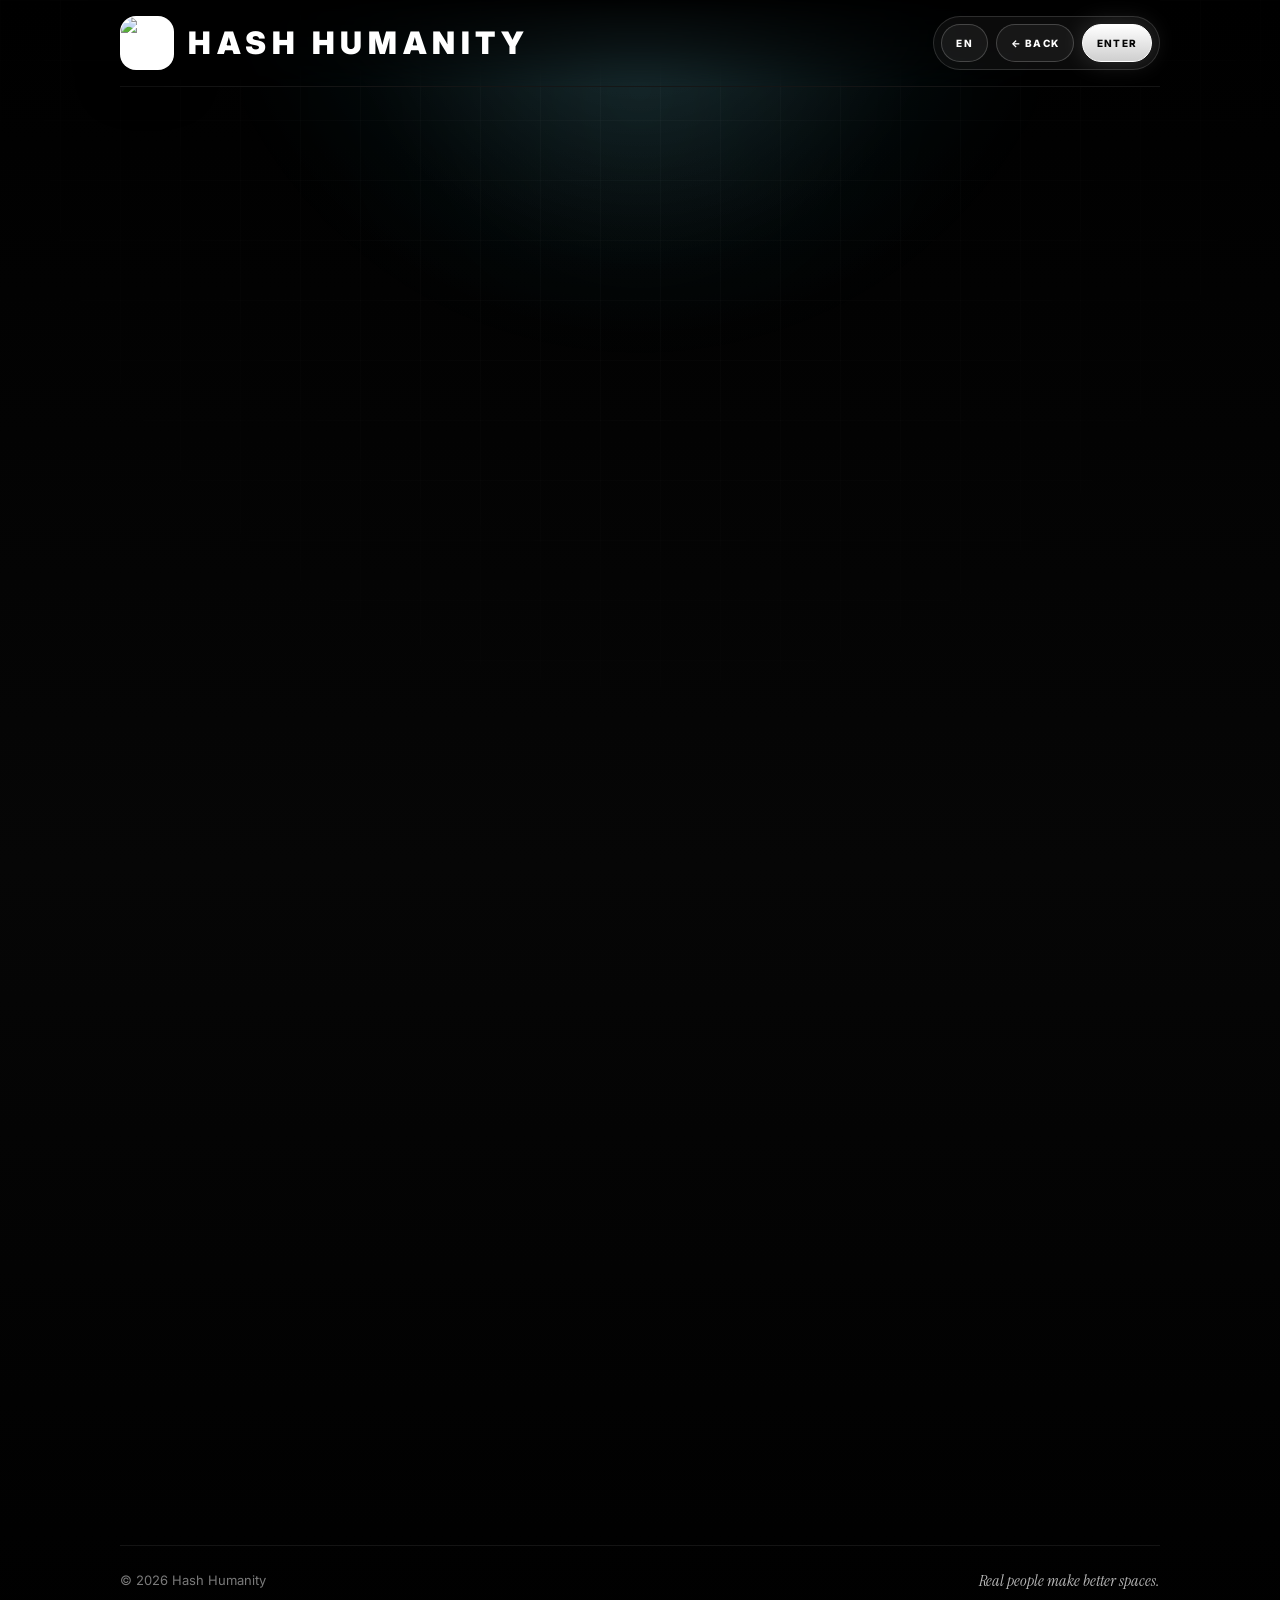
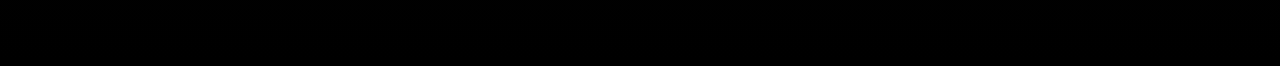
==== mission.html @ a89efe46 "Change greeting from 'Hello' to 'Goodbye'" ====
<!DOCTYPE html>
<html lang="en">
<head>
  <meta charset="utf-8" />
  <meta name="viewport" content="width=device-width, initial-scale=1, viewport-fit=cover" />
  <meta
    name="description"
    content="Hash Humanity is a human-verified social space for real conversations and real communities."
  />
  <title>Hash Humanity — Mission</title>

  <link rel="icon" href="logo.png" />
  <link rel="preconnect" href="https://fonts.googleapis.com" />
  <link rel="preconnect" href="https://fonts.gstatic.com" crossorigin />
  <link
    href="https://fonts.googleapis.com/css2?family=Inter:wght@400;500;600;700;800;900&family=Instrument+Serif:ital@0;1&family=JetBrains+Mono:wght@500;700&display=swap"
    rel="stylesheet"
  />

  <style>
    :root {
      color-scheme: dark;
      --bg: #020202;
      --ink: #f7f7f7;
      --muted: rgba(255,255,255,.72);
      --muted2: rgba(255,255,255,.48);
      --accent: #38e0ff;
      --accentSoft: rgba(56,224,255,.14);
      --line: rgba(255,255,255,.14);
      --wrap: 1040px;
      --sans: "Inter", system-ui, sans-serif;
      --mono: "JetBrains Mono", ui-monospace, monospace;
      --serif: "Instrument Serif", Georgia, serif;
    }

    * { box-sizing: border-box; }
    html, body { min-height: 100%; }

    body {
      margin: 0;
      background: linear-gradient(180deg, #000 0%, #060606 52%, #000 100%);
      color: var(--ink);
      font: 16px/1.65 var(--sans);
      overflow-x: hidden;
      -webkit-font-smoothing: antialiased;
    }

    body::before {
      content: "";
      position: fixed;
      inset: 0;
      z-index: -2;
      pointer-events: none;
      background:
        radial-gradient(circle at 50% -10%, rgba(56,224,255,.17), transparent 38%),
        radial-gradient(circle at 50% -4%, rgba(255,255,255,.10), transparent 27%),
        linear-gradient(rgba(255,255,255,.025) 1px, transparent 1px),
        linear-gradient(90deg, rgba(255,255,255,.025) 1px, transparent 1px);
      background-size: auto, auto, 60px 60px, 60px 60px;
      mask-image: radial-gradient(circle at 50% 10%, #000 0%, transparent 77%);
    }

    #humanity-field {
      position: fixed;
      inset: 0;
      z-index: -1;
      width: 100%;
      height: 100%;
      pointer-events: none;
      opacity: .85;
    }

    .wrap {
      width: min(var(--wrap), calc(100% - 44px));
      margin: 0 auto;
      padding-bottom: 74px;
    }

    header {
      position: sticky;
      top: 0;
      z-index: 30;
      display: flex;
      justify-content: space-between;
      align-items: center;
      gap: 18px;
      padding: 16px 0;
      border-bottom: 1px solid rgba(255,255,255,.08);
      background: linear-gradient(180deg, rgba(0,0,0,.94), rgba(0,0,0,.55), transparent);
      backdrop-filter: blur(18px);
    }

    .brand {
      display: flex;
      align-items: center;
      gap: 14px;
      color: #fff;
      text-decoration: none;
    }

    .brand img {
      width: 54px;
      height: 54px;
      object-fit: cover;
      border-radius: 16px;
      border: 1px solid rgba(255,255,255,.24);
      background: #fff;
      box-shadow: 0 14px 40px rgba(0,0,0,.7);
    }

    .brand strong {
      font-size: clamp(19px, 3vw, 31px);
      font-weight: 900;
      letter-spacing: .18em;
      text-transform: uppercase;
      white-space: nowrap;
    }

    .actions {
      display: flex;
      align-items: center;
      gap: 8px;
      padding: 7px;
      border: 1px solid var(--line);
      border-radius: 999px;
      background: rgba(255,255,255,.045);
      backdrop-filter: blur(18px);
    }

    .btn {
      min-height: 38px;
      padding: 0 14px;
      display: inline-flex;
      align-items: center;
      justify-content: center;
      border: 1px solid rgba(255,255,255,.2);
      border-radius: 999px;
      background: rgba(255,255,255,.05);
      color: #fff;
      text-decoration: none;
      font: 800 10px/1 var(--sans);
      letter-spacing: .12em;
      text-transform: uppercase;
      cursor: pointer;
      transition: .18s ease;
    }

    .btn:hover {
      transform: translateY(-1px);
      border-color: rgba(255,255,255,.5);
      background: rgba(255,255,255,.11);
    }

    .btn.primary {
      color: #050505;
      border-color: #fff;
      background: linear-gradient(180deg, #fff, #cfcfcf);
      box-shadow: 0 0 24px rgba(255,255,255,.16);
    }

    .language {
      position: relative;
    }

    .language-menu {
      position: absolute;
      top: calc(100% + 9px);
      right: 0;
      width: 190px;
      margin: 0;
      padding: 7px;
      display: none;
      list-style: none;
      border: 1px solid var(--line);
      border-radius: 16px;
      background: #0d0d0d;
      box-shadow: 0 24px 70px rgba(0,0,0,.65);
    }

    .language-menu.open { display: block; }

    .language-menu button {
      width: 100%;
      padding: 10px 12px;
      border: 0;
      border-radius: 10px;
      background: transparent;
      color: var(--muted);
      text-align: left;
      cursor: pointer;
      font: 600 13px var(--sans);
    }

    .language-menu button:hover,
    .language-menu button.active {
      color: #fff;
      background: var(--accentSoft);
    }

    .hero {
      padding: 70px 0 38px;
    }

    .eyebrow {
      display: inline-flex;
      align-items: center;
      gap: 10px;
      margin-bottom: 22px;
      padding: 7px 14px;
      border: 1px solid rgba(255,255,255,.17);
      border-radius: 999px;
      background: rgba(255,255,255,.045);
      color: var(--muted);
      font: 700 10px var(--mono);
      letter-spacing: .13em;
      text-transform: uppercase;
    }

    .dot {
      width: 7px;
      height: 7px;
      border-radius: 50%;
      background: var(--accent);
      box-shadow: 0 0 14px var(--accent);
      animation: pulse 1.8s ease-in-out infinite;
    }

    @keyframes pulse {
      50% { transform: scale(1.55); opacity: .55; }
    }

    h1 {
      max-width: 900px;
      margin: 0 0 18px;
      font-size: clamp(48px, 8vw, 88px);
      font-weight: 900;
      line-height: .93;
      letter-spacing: -.06em;
    }

    h1 em {
      font-family: var(--serif);
      font-weight: 400;
    }

    .lead {
      max-width: 64ch;
      margin: 0;
      color: var(--muted);
      font-size: clamp(17px, 2vw, 21px);
    }

    .lead strong { color: #fff; }

    .grid {
      display: grid;
      grid-template-columns: repeat(2, 1fr);
      gap: 18px;
      margin-top: 28px;
    }

    .card {
      position: relative;
      overflow: hidden;
      padding: 26px 24px;
      border: 1px solid var(--line);
      border-radius: 23px;
      background: linear-gradient(180deg, rgba(255,255,255,.08), rgba(255,255,255,.022));
      box-shadow: inset 0 1px 0 rgba(255,255,255,.1), 0 28px 90px rgba(0,0,0,.38);
      transition: transform .25s ease, border-color .25s ease;
    }

    .card:hover {
      transform: translateY(-5px);
      border-color: rgba(56,224,255,.48);
    }

    .wide { grid-column: 1 / -1; }

    .index {
      display: block;
      margin-bottom: 13px;
      color: var(--muted2);
      font: 700 10px var(--mono);
      letter-spacing: .14em;
      text-transform: uppercase;
    }

    .card h2 {
      margin: 0 0 10px;
      font-size: 22px;
      line-height: 1.15;
      letter-spacing: -.02em;
    }

    .card p {
      margin: 0;
      color: var(--muted);
    }

    .steps {
      display: grid;
      gap: 15px;
      margin-top: 14px;
    }

    .step {
      display: flex;
      align-items: flex-start;
      gap: 14px;
      color: var(--muted);
    }

    .number {
      flex: 0 0 30px;
      width: 30px;
      height: 30px;
      display: grid;
      place-items: center;
      border: 1px solid rgba(56,224,255,.4);
      border-radius: 10px;
      background: var(--accentSoft);
      color: var(--accent);
      font: 700 12px var(--mono);
    }

    .step strong { color: #fff; }

    .quote {
      grid-column: 1 / -1;
      padding: 17px 10px 7px;
      text-align: center;
      color: #fff;
      font: italic clamp(29px, 4vw, 44px)/1.12 var(--serif);
    }

    .quote span { color: var(--accent); }

    .cta {
      grid-column: 1 / -1;
      display: flex;
      justify-content: center;
      gap: 12px;
      flex-wrap: wrap;
      padding-top: 4px;
    }

    footer {
      display: flex;
      justify-content: space-between;
      gap: 18px;
      flex-wrap: wrap;
      margin-top: 42px;
      padding-top: 24px;
      border-top: 1px solid rgba(255,255,255,.08);
      color: var(--muted2);
      font-size: 13px;
    }

    footer .tag {
      color: var(--muted);
      font: italic 16px var(--serif);
    }

    .reveal {
      opacity: 0;
      transform: translateY(22px);
      transition: opacity .75s ease, transform .75s ease;
    }

    .reveal.in {
      opacity: 1;
      transform: none;
    }

    @media (max-width: 720px) {
      .wrap { width: min(100% - 32px, var(--wrap)); }

      header {
        flex-direction: column;
        align-items: stretch;
      }

      .brand {
        padding: 10px;
        border: 1px solid var(--line);
        border-radius: 18px;
        background: rgba(255,255,255,.04);
      }

      .brand img {
        width: 42px;
        height: 42px;
      }

      .actions {
        display: grid;
        grid-template-columns: 70px 1fr 1fr;
      }

      .actions .btn { width: 100%; }

      .hero { padding-top: 42px; }

      .grid { grid-template-columns: 1fr; }

      .card { padding: 22px; }
    }

    @media (prefers-reduced-motion: reduce) {
      *, *::before, *::after {
        animation: none !important;
        transition: none !important;
      }

      .reveal {
        opacity: 1;
        transform: none;
      }

      #humanity-field { display: none; }
    }
  </style>
</head>

<body>
  <canvas id="humanity-field" aria-hidden="true"></canvas>

  <div class="wrap">
    <header>
      <a class="brand" href="index.html" aria-label="Hash Humanity home">
        <img src="logo.png" alt="Hash Humanity logo" />
        <strong>Hash Humanity</strong>
      </a>

      <nav class="actions" aria-label="Page controls">
        <div class="language">
          <button class="btn" id="languageButton" type="button" aria-expanded="false">
            <span id="languageLabel">EN</span>
          </button>

          <ul class="language-menu" id="languageMenu">
            <li><button type="button" data-lang="en">English</button></li>
            <li><button type="button" data-lang="fr">Français</button></li>
            <li><button type="button" data-lang="ms">Bahasa Melayu</button></li>
            <li><button type="button" data-lang="de">Deutsch</button></li>
            <li><button type="button" data-lang="zh">中文</button></li>
            <li><button type="button" data-lang="pt">Português</button></li>
            <li><button type="button" data-lang="es">Español</button></li>
            <li><button type="button" data-lang="ko">한국어</button></li>
          </ul>
        </div>

        <button class="btn" type="button" onclick="goBack()" data-i18n="back">← Back</button>

        <a
          class="btn primary"
          href="https://hashhumanity.world"
          target="_blank"
          rel="noopener"
          data-i18n="launch"
        >Enter</a>
      </nav>
    </header>

    <main>
      <section class="hero">
        <div class="eyebrow reveal">
          <span class="dot"></span>
          <span data-i18n="eyebrow">Human-verified social space</span>
        </div>

        <h1 class="reveal" data-i18n-html="h1">
          The internet is better<br />when it feels <em>human</em>.
        </h1>

        <p class="lead reveal" data-i18n-html="lead">
          Hash Humanity is a place for <strong>real people to meet, talk, and build community</strong>—without bot accounts, fake engagement, or automated noise getting in the way.
        </p>
      </section>

      <section class="grid">
        <article class="card wide reveal">
          <span class="index" data-i18n="c1_idx">01 — The idea</span>
          <h2 data-i18n="c1_h2">Real people. Real rooms. Real conversation.</h2>
          <p data-i18n="c1_p">
            Every account begins with proof that there is a real, live person behind it. Hash Humanity is built for the people who want online spaces to feel real again.
          </p>
        </article>

        <article class="card reveal">
          <span class="index" data-i18n="c2_idx">02 — HumanKey</span>
          <h2 data-i18n="c2_h2">Proof of humanity, built in.</h2>
          <p data-i18n="c2_p">
            HumanKey helps confirm that a real person is creating an account and helps reduce duplicate accounts before they enter the community.
          </p>
        </article>

        <article class="card reveal">
          <span class="index" data-i18n="c3_idx">03 — Your space</span>
          <h2 data-i18n="c3_h2">Community without the noise.</h2>
          <p data-i18n="c3_p">
            Join chat rooms, find your people, and start conversations in a network designed for human participation—not automated activity.
          </p>
        </article>

        <div class="quote reveal" data-i18n-html="pull">
          <span>Less artificial engagement.</span> More actual humanity.
        </div>

        <article class="card wide reveal">
          <span class="index" data-i18n="c4_idx">04 — How it works</span>
          <h2 data-i18n="c4_h2">One clean path into a human network.</h2>

          <div class="steps">
            <div class="step">
              <span class="number">1</span>
              <span data-i18n-html="step1"><strong>Verify your humanity.</strong> Complete a quick HumanKey liveness check to help confirm you are a real person.</span>
            </div>

            <div class="step">
              <span class="number">2</span>
              <span data-i18n-html="step2"><strong>Set up your passkey.</strong> Create a secure, passwordless way to access your account.</span>
            </div>

            <div class="step">
              <span class="number">3</span>
              <span data-i18n-html="step3"><strong>Enter the conversation.</strong> Join community chat rooms and connect with other verified humans.</span>
            </div>
          </div>
        </article>

        <article class="card wide reveal">
          <span class="index" data-i18n="c5_idx">05 — The mission</span>
          <h2 data-i18n="c5_h2">Make online spaces feel real again.</h2>
          <p data-i18n="c5_p">
            Hash Humanity is designed to reduce bot activity, fake accounts, duplicate accounts, spam, and manufactured engagement—so people can spend more time actually connecting.
          </p>
        </article>

        <div class="cta reveal">
          <a
            class="btn primary"
            href="https://hashhumanity.world"
            target="_blank"
            rel="noopener"
            data-i18n="launch_now"
          >Enter Hash Humanity</a>

          <a class="btn" href="join.html" data-i18n="contact_us">Get in touch</a>
        </div>
      </section>
    </main>

    <footer>
      <span>© <span id="year"></span> Hash Humanity</span>
      <span class="tag" data-i18n="footer_tag">Real people make better spaces.</span>
    </footer>
  </div>

  <script src="i18n.js"></script>

  <script>
    document.getElementById("year").textContent = new Date().getFullYear();

    function goBack() {
      if (document.referrer && history.length > 1) history.back();
      else location.href = "index.html";
    }

    window.HH_I18N.init("mission");

    (function () {
      const button = document.getElementById("languageButton");
      const menu = document.getElementById("languageMenu");

      button.addEventListener("click", () => {
        const open = menu.classList.toggle("open");
        button.setAttribute("aria-expanded", String(open));
      });

      document.addEventListener("click", (event) => {
        if (!event.target.closest(".language")) {
          menu.classList.remove("open");
          button.setAttribute("aria-expanded", "false");
        }
      });

      menu.querySelectorAll("[data-lang]").forEach((item) => {
        item.addEventListener("click", () => {
          window.HH_I18N.setLanguage(item.dataset.lang, "mission");
          menu.classList.remove("open");
          button.setAttribute("aria-expanded", "false");
        });
      });
    })();

    (function () {
      if (matchMedia("(prefers-reduced-motion: reduce)").matches) return;

      const canvas = document.getElementById("humanity-field");
      const context = canvas.getContext("2d");
      let width, height, ratio, points = [];

      function resize() {
        ratio = Math.min(devicePixelRatio || 1, 2);
        width = innerWidth;
        height = innerHeight;
        canvas.width = width * ratio;
        canvas.height = height * ratio;
        context.setTransform(ratio, 0, 0, ratio, 0, 0);

        const count = Math.min(85, Math.floor((width * height) / 22000));

        points = Array.from({ length: count }, () => ({
          x: Math.random() * width,
          y: Math.random() * height,
          vx: (Math.random() - .5) * .27,
          vy: (Math.random() - .5) * .27,
          verified: Math.random() < .14,
          r: Math.random() * 1.3 + .6
        }));
      }

      function frame() {
        context.clearRect(0, 0, width, height);

        points.forEach((point) => {
          point.x += point.vx;
          point.y += point.vy;

          if (point.x < 0 || point.x > width) point.vx *= -1;
          if (point.y < 0 || point.y > height) point.vy *= -1;
        });

        for (let i = 0; i < points.length; i++) {
          for (let j = i + 1; j < points.length; j++) {
            const a = points[i];
            const b = points[j];
            const distance = Math.hypot(a.x - b.x, a.y - b.y);

            if (distance < 128) {
              const opacity = (1 - distance / 128) * .16;
              context.strokeStyle = a.verified || b.verified
                ? `rgba(56,224,255,${opacity * 1.6})`
                : `rgba(255,255,255,${opacity})`;

              context.beginPath();
              context.moveTo(a.x, a.y);
              context.lineTo(b.x, b.y);
              context.stroke();
            }
          }
        }

        points.forEach((point) => {
          context.beginPath();
          context.arc(point.x, point.y, point.r, 0, Math.PI * 2);
          context.fillStyle = point.verified
            ? "rgba(150,238,255,.96)"
            : "rgba(255,255,255,.52)";
          context.fill();
        });

        requestAnimationFrame(frame);
      }

      addEventListener("resize", resize, { passive: true });
      resize();
      frame();
    })();

    (function () {
      const items = document.querySelectorAll(".reveal");

      if (!("IntersectionObserver" in window)) {
        items.forEach((item) => item.classList.add("in"));
        return;
      }

      const observer = new IntersectionObserver((entries) => {
        entries.forEach((entry) => {
          if (!entry.isIntersecting) return;
          entry.target.classList.add("in");
          observer.unobserve(entry.target);
        });
      }, { threshold: .12 });

      items.forEach((item) => observer.observe(item));
    })();
  </script>
</body>
</html>
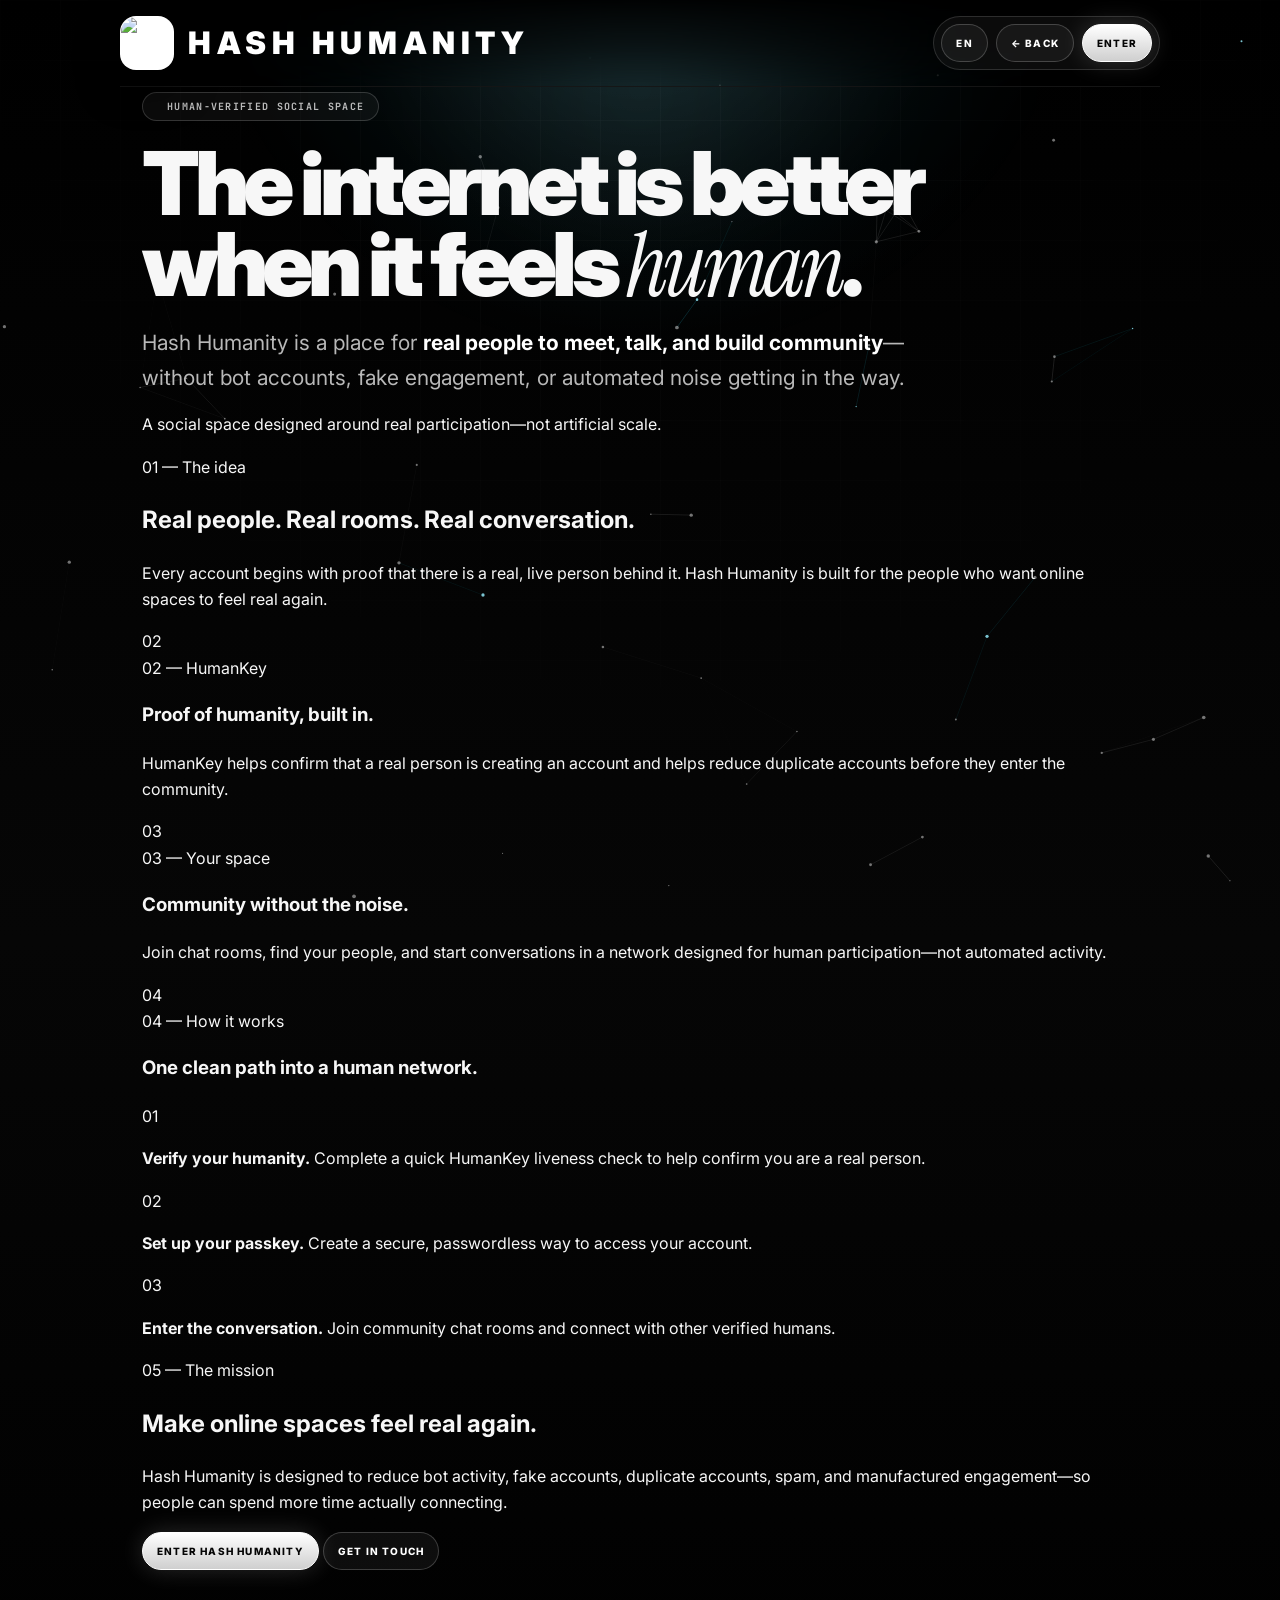
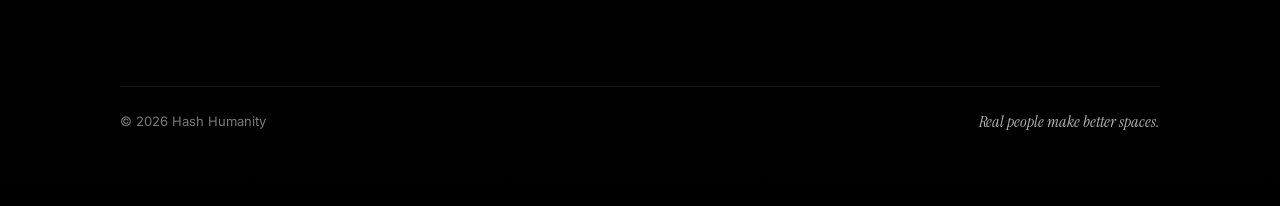
==== commit d8c5f29a: "Refactor mission section in mission.html Updated the mission section layout and content for improved" ====
--- a/mission.html
+++ b/mission.html
@@ -464,92 +464,155 @@
     </header>
 
     <main>
-      <section class="hero">
-        <div class="eyebrow reveal">
-          <span class="dot"></span>
-          <span data-i18n="eyebrow">Human-verified social space</span>
+      <main class="wrap mission-page">
+  <section class="mission-hero">
+    <div>
+      <div class="eyebrow">
+        <span class="eyebrow-dot"></span>
+        <span data-i18n="eyebrow">Human-verified social space</span>
+      </div>
+
+      <h1 data-i18n-html="h1">
+        The internet is better<br />
+        when it feels <em>human</em>.
+      </h1>
+    </div>
+
+    <div class="mission-intro">
+      <p class="lead" data-i18n-html="lead">
+        Hash Humanity is a place for
+        <strong>real people to meet, talk, and build community</strong>—
+        without bot accounts, fake engagement, or automated noise getting in
+        the way.
+      </p>
+
+      <div class="mission-rule"></div>
+
+      <p class="mission-small">
+        A social space designed around real participation—not artificial scale.
+      </p>
+    </div>
+  </section>
+
+  <section class="mission-statement">
+    <span class="kicker" data-i18n="c1_idx">01 — The idea</span>
+
+    <h2 data-i18n="c1_h2">
+      Real people. Real rooms. Real conversation.
+    </h2>
+
+    <p data-i18n="c1_p">
+      Every account begins with proof that there is a real, live person behind
+      it. Hash Humanity is built for the people who want online spaces to feel
+      real again.
+    </p>
+  </section>
+
+  <section class="mission-principles">
+    <article class="principle">
+      <span class="principle-number">02</span>
+
+      <div>
+        <span class="kicker" data-i18n="c2_idx">HumanKey</span>
+
+        <h3 data-i18n="c2_h2">
+          Proof of humanity, built in.
+        </h3>
+
+        <p data-i18n="c2_p">
+          HumanKey helps confirm that a real person is creating an account and
+          helps reduce duplicate accounts before they enter the community.
+        </p>
+      </div>
+    </article>
+
+    <article class="principle">
+      <span class="principle-number">03</span>
+
+      <div>
+        <span class="kicker" data-i18n="c3_idx">Your space</span>
+
+        <h3 data-i18n="c3_h2">
+          Community without the noise.
+        </h3>
+
+        <p data-i18n="c3_p">
+          Join chat rooms, find your people, and start conversations in a
+          network designed for human participation—not automated activity.
+        </p>
+      </div>
+    </article>
+
+    <article class="principle principle-highlight">
+      <span class="principle-number">04</span>
+
+      <div>
+        <span class="kicker" data-i18n="c4_idx">How it works</span>
+
+        <h3 data-i18n="c4_h2">
+          One clean path into a human network.
+        </h3>
+
+        <div class="mission-steps">
+          <div class="mission-step">
+            <span>01</span>
+            <p data-i18n-html="step1">
+              <strong>Verify your humanity.</strong>
+              Complete a quick HumanKey liveness check to help confirm you are
+              a real person.
+            </p>
+          </div>
+
+          <div class="mission-step">
+            <span>02</span>
+            <p data-i18n-html="step2">
+              <strong>Set up your passkey.</strong>
+              Create a secure, passwordless way to access your account.
+            </p>
+          </div>
+
+          <div class="mission-step">
+            <span>03</span>
+            <p data-i18n-html="step3">
+              <strong>Enter the conversation.</strong>
+              Join community chat rooms and connect with other verified humans.
+            </p>
+          </div>
         </div>
-
-        <h1 class="reveal" data-i18n-html="h1">
-          The internet is better<br />when it feels <em>human</em>.
-        </h1>
-
-        <p class="lead reveal" data-i18n-html="lead">
-          Hash Humanity is a place for <strong>real people to meet, talk, and build community</strong>—without bot accounts, fake engagement, or automated noise getting in the way.
-        </p>
-      </section>
-
-      <section class="grid">
-        <article class="card wide reveal">
-          <span class="index" data-i18n="c1_idx">01 — The idea</span>
-          <h2 data-i18n="c1_h2">Real people. Real rooms. Real conversation.</h2>
-          <p data-i18n="c1_p">
-            Every account begins with proof that there is a real, live person behind it. Hash Humanity is built for the people who want online spaces to feel real again.
-          </p>
-        </article>
-
-        <article class="card reveal">
-          <span class="index" data-i18n="c2_idx">02 — HumanKey</span>
-          <h2 data-i18n="c2_h2">Proof of humanity, built in.</h2>
-          <p data-i18n="c2_p">
-            HumanKey helps confirm that a real person is creating an account and helps reduce duplicate accounts before they enter the community.
-          </p>
-        </article>
-
-        <article class="card reveal">
-          <span class="index" data-i18n="c3_idx">03 — Your space</span>
-          <h2 data-i18n="c3_h2">Community without the noise.</h2>
-          <p data-i18n="c3_p">
-            Join chat rooms, find your people, and start conversations in a network designed for human participation—not automated activity.
-          </p>
-        </article>
-
-        <div class="quote reveal" data-i18n-html="pull">
-          <span>Less artificial engagement.</span> More actual humanity.
-        </div>
-
-        <article class="card wide reveal">
-          <span class="index" data-i18n="c4_idx">04 — How it works</span>
-          <h2 data-i18n="c4_h2">One clean path into a human network.</h2>
-
-          <div class="steps">
-            <div class="step">
-              <span class="number">1</span>
-              <span data-i18n-html="step1"><strong>Verify your humanity.</strong> Complete a quick HumanKey liveness check to help confirm you are a real person.</span>
-            </div>
-
-            <div class="step">
-              <span class="number">2</span>
-              <span data-i18n-html="step2"><strong>Set up your passkey.</strong> Create a secure, passwordless way to access your account.</span>
-            </div>
-
-            <div class="step">
-              <span class="number">3</span>
-              <span data-i18n-html="step3"><strong>Enter the conversation.</strong> Join community chat rooms and connect with other verified humans.</span>
-            </div>
-          </div>
-        </article>
-
-        <article class="card wide reveal">
-          <span class="index" data-i18n="c5_idx">05 — The mission</span>
-          <h2 data-i18n="c5_h2">Make online spaces feel real again.</h2>
-          <p data-i18n="c5_p">
-            Hash Humanity is designed to reduce bot activity, fake accounts, duplicate accounts, spam, and manufactured engagement—so people can spend more time actually connecting.
-          </p>
-        </article>
-
-        <div class="cta reveal">
-          <a
-            class="btn primary"
-            href="https://hashhumanity.world"
-            target="_blank"
-            rel="noopener"
-            data-i18n="launch_now"
-          >Enter Hash Humanity</a>
-
-          <a class="btn" href="join.html" data-i18n="contact_us">Get in touch</a>
-        </div>
-      </section>
+      </div>
+    </article>
+  </section>
+
+  <section class="mission-close">
+    <span class="kicker" data-i18n="c5_idx">05 — The mission</span>
+
+    <h2 data-i18n="c5_h2">
+      Make online spaces feel real again.
+    </h2>
+
+    <p data-i18n="c5_p">
+      Hash Humanity is designed to reduce bot activity, fake accounts,
+      duplicate accounts, spam, and manufactured engagement—so people can
+      spend more time actually connecting.
+    </p>
+
+    <div class="mission-actions">
+      <a
+        class="btn primary"
+        href="https://hashhumanity.world"
+        target="_blank"
+        rel="noopener"
+        data-i18n="launch_now"
+      >
+        Enter Hash Humanity
+      </a>
+
+      <a class="btn" href="join.html" data-i18n="contact_us">
+        Get in touch
+      </a>
+    </div>
+  </section>
+</main>
     </main>
 
     <footer>
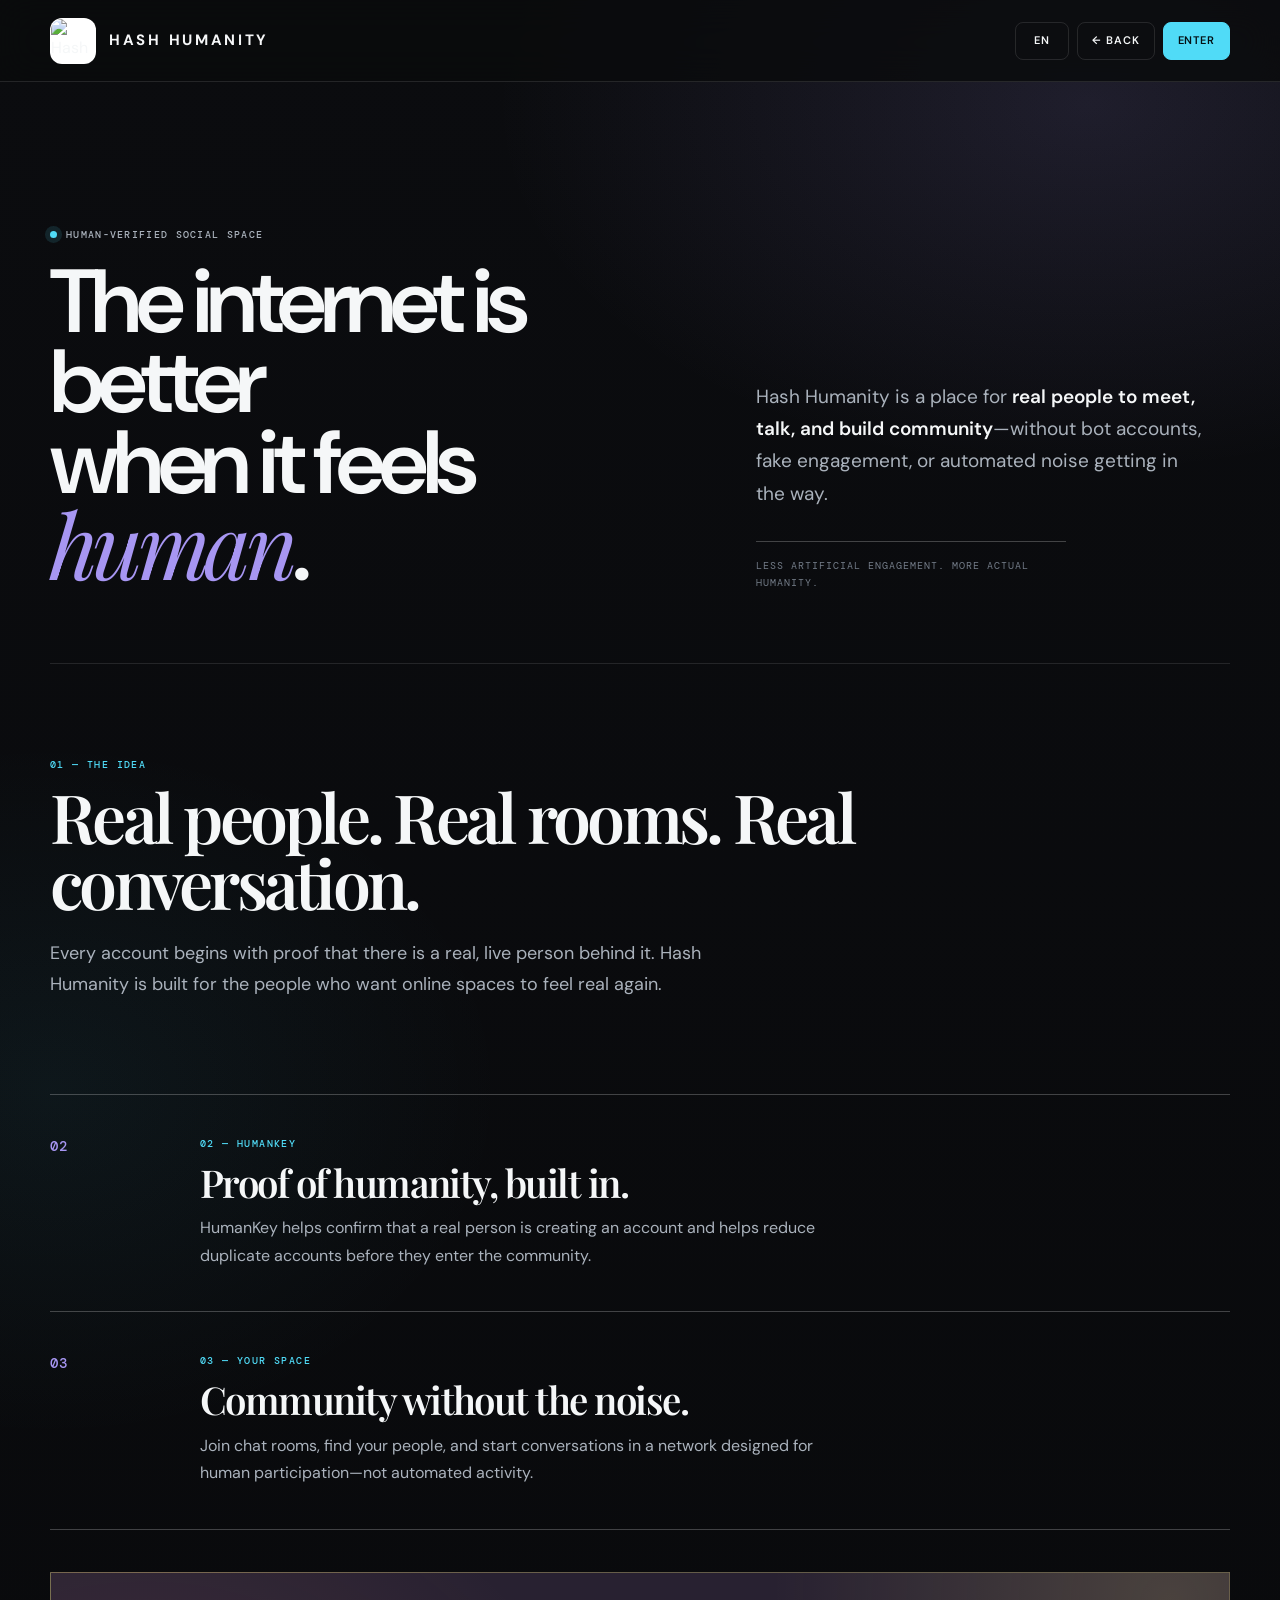
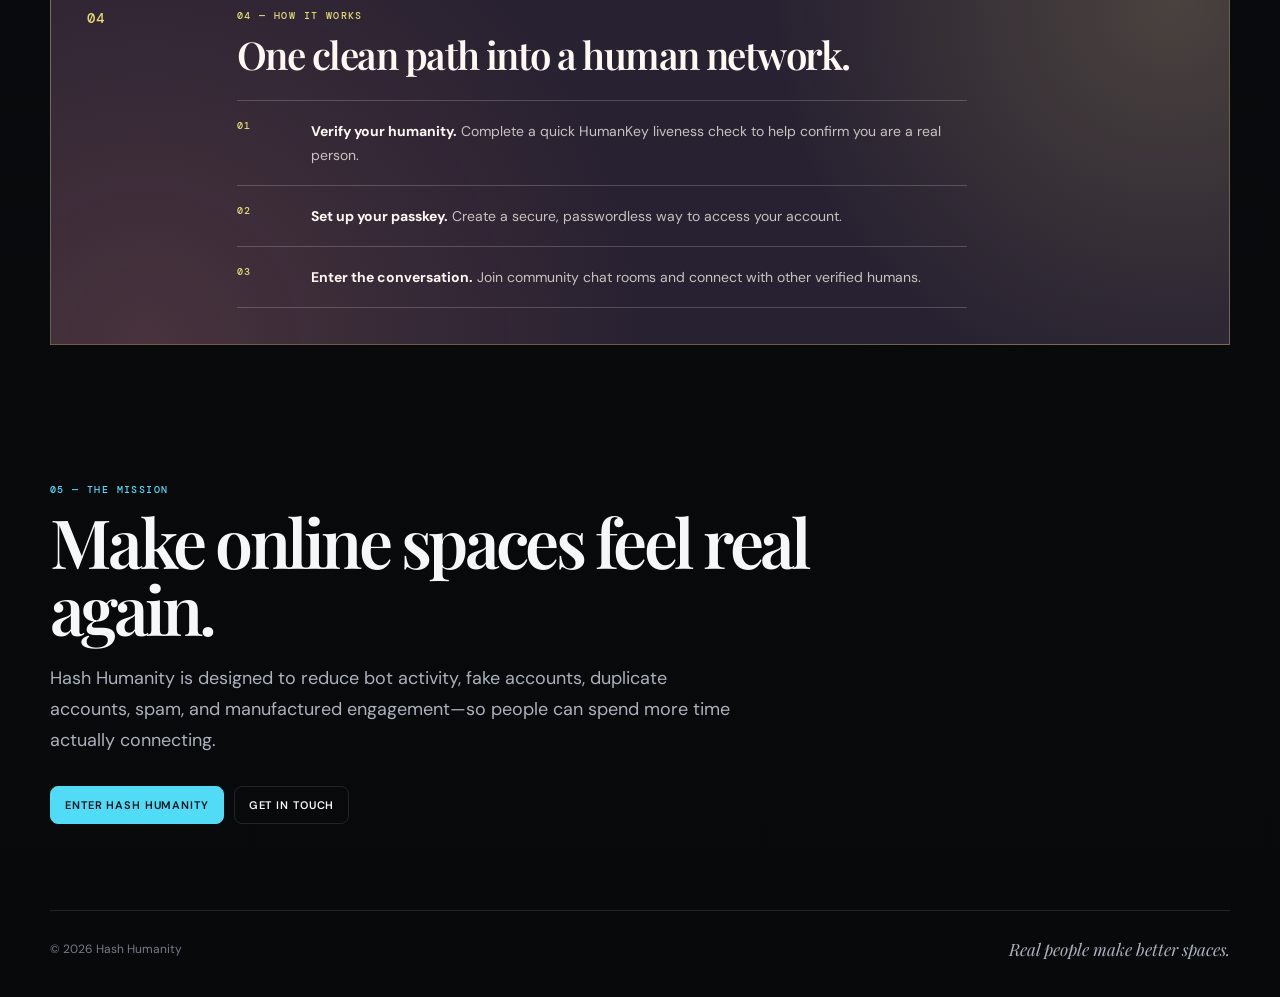
==== commit 805c8c44: "Update fmt.Println message from 'Hello' to 'Goodbye'" ====
--- a/mission.html
+++ b/mission.html
@@ -3,455 +3,716 @@
 <head>
   <meta charset="utf-8" />
   <meta name="viewport" content="width=device-width, initial-scale=1, viewport-fit=cover" />
+
+  <title>Hash Humanity — Mission</title>
+
   <meta
     name="description"
-    content="Hash Humanity is a human-verified social space for real conversations and real communities."
+    content="Hash Humanity is a human-verified social space built for real conversations, real communities, and real people."
   />
-  <title>Hash Humanity — Mission</title>
+
+  <meta name="theme-color" content="#0a0b0d" />
 
   <link rel="icon" href="logo.png" />
+
   <link rel="preconnect" href="https://fonts.googleapis.com" />
   <link rel="preconnect" href="https://fonts.gstatic.com" crossorigin />
+
   <link
-    href="https://fonts.googleapis.com/css2?family=Inter:wght@400;500;600;700;800;900&family=Instrument+Serif:ital@0;1&family=JetBrains+Mono:wght@500;700&display=swap"
+    href="https://fonts.googleapis.com/css2?family=DM+Mono:wght@400;500&family=DM+Sans:opsz,wght@9..40,400;9..40,500;9..40,600;9..40,700&family=Playfair+Display:ital,wght@0,600;0,700;1,600;1,700&display=swap"
     rel="stylesheet"
   />
 
   <style>
-    :root {
+    :root{
       color-scheme: dark;
-      --bg: #020202;
-      --ink: #f7f7f7;
-      --muted: rgba(255,255,255,.72);
-      --muted2: rgba(255,255,255,.48);
-      --accent: #38e0ff;
-      --accentSoft: rgba(56,224,255,.14);
-      --line: rgba(255,255,255,.14);
-      --wrap: 1040px;
-      --sans: "Inter", system-ui, sans-serif;
-      --mono: "JetBrains Mono", ui-monospace, monospace;
-      --serif: "Instrument Serif", Georgia, serif;
-    }
-
-    * { box-sizing: border-box; }
-    html, body { min-height: 100%; }
-
-    body {
+
+      --bg: #0a0b0d;
+      --surface: #101216;
+      --surface-2: #16191e;
+
+      --ink: #f5f7f8;
+      --muted: #aab2bc;
+      --muted-2: #737c88;
+
+      --accent: #50dbf7;
+      --accent-soft: rgba(80,219,247,.12);
+
+      --violet: #a796f2;
+      --citron: #e4d979;
+      --coral: #eb8d7c;
+
+      --line: rgba(255,255,255,.11);
+      --line-strong: rgba(255,255,255,.23);
+
+      --wrap: 1180px;
+
+      --sans: "DM Sans", system-ui, -apple-system, BlinkMacSystemFont, "Segoe UI", sans-serif;
+      --serif: "Playfair Display", Georgia, serif;
+      --mono: "DM Mono", ui-monospace, SFMono-Regular, Menlo, monospace;
+
+      --shadow: 0 22px 62px rgba(0,0,0,.34);
+    }
+
+    *{
+      box-sizing: border-box;
+    }
+
+    html{
+      scroll-behavior: smooth;
+    }
+
+    html,
+    body{
+      min-height: 100%;
+    }
+
+    body{
       margin: 0;
-      background: linear-gradient(180deg, #000 0%, #060606 52%, #000 100%);
+      overflow-x: hidden;
       color: var(--ink);
-      font: 16px/1.65 var(--sans);
-      overflow-x: hidden;
+      background:
+        radial-gradient(900px 560px at 85% 4%, rgba(167,150,242,.13), transparent 66%),
+        radial-gradient(650px 500px at 4% 42%, rgba(80,219,247,.06), transparent 70%),
+        linear-gradient(180deg, #0b0c0f 0%, #08090b 100%);
+      font: 16px/1.6 var(--sans);
       -webkit-font-smoothing: antialiased;
     }
 
-    body::before {
+    body::before{
       content: "";
       position: fixed;
       inset: 0;
-      z-index: -2;
+      z-index: -1;
       pointer-events: none;
-      background:
-        radial-gradient(circle at 50% -10%, rgba(56,224,255,.17), transparent 38%),
-        radial-gradient(circle at 50% -4%, rgba(255,255,255,.10), transparent 27%),
-        linear-gradient(rgba(255,255,255,.025) 1px, transparent 1px),
-        linear-gradient(90deg, rgba(255,255,255,.025) 1px, transparent 1px);
-      background-size: auto, auto, 60px 60px, 60px 60px;
-      mask-image: radial-gradient(circle at 50% 10%, #000 0%, transparent 77%);
-    }
-
-    #humanity-field {
-      position: fixed;
-      inset: 0;
-      z-index: -1;
-      width: 100%;
-      height: 100%;
-      pointer-events: none;
-      opacity: .85;
-    }
-
-    .wrap {
-      width: min(var(--wrap), calc(100% - 44px));
+      opacity: .28;
+      background-image:
+        linear-gradient(rgba(255,255,255,.024) 1px, transparent 1px),
+        linear-gradient(90deg, rgba(255,255,255,.024) 1px, transparent 1px);
+      background-size: 50px 50px;
+      mask-image: linear-gradient(to bottom, #000 0%, transparent 82%);
+    }
+
+    ::selection{
+      color: #001116;
+      background: var(--accent);
+    }
+
+    a{
+      color: inherit;
+      text-decoration: none;
+    }
+
+    .wrap{
+      width: min(var(--wrap), calc(100% - 48px));
       margin: 0 auto;
-      padding-bottom: 74px;
-    }
-
-    header {
+    }
+
+    /* =====================================================
+       HEADER — SAME SYSTEM AS INDEX
+       ===================================================== */
+
+    header{
       position: sticky;
       top: 0;
-      z-index: 30;
-      display: flex;
-      justify-content: space-between;
-      align-items: center;
-      gap: 18px;
-      padding: 16px 0;
-      border-bottom: 1px solid rgba(255,255,255,.08);
-      background: linear-gradient(180deg, rgba(0,0,0,.94), rgba(0,0,0,.55), transparent);
-      backdrop-filter: blur(18px);
-    }
-
-    .brand {
+      z-index: 100;
+      min-height: 82px;
       display: flex;
       align-items: center;
-      gap: 14px;
-      color: #fff;
-      text-decoration: none;
-    }
-
-    .brand img {
-      width: 54px;
-      height: 54px;
+      border-bottom: 1px solid var(--line);
+      background: rgba(10,11,13,.83);
+      backdrop-filter: blur(18px);
+      -webkit-backdrop-filter: blur(18px);
+    }
+
+    .header-inner{
+      display: flex;
+      align-items: center;
+      justify-content: space-between;
+      gap: 22px;
+    }
+
+    .brand{
+      display: inline-flex;
+      align-items: center;
+      gap: 13px;
+      min-width: 0;
+    }
+
+    .brand img{
+      width: 46px;
+      height: 46px;
+      flex: 0 0 auto;
       object-fit: cover;
-      border-radius: 16px;
-      border: 1px solid rgba(255,255,255,.24);
+      border: 1px solid var(--line-strong);
+      border-radius: 12px;
       background: #fff;
-      box-shadow: 0 14px 40px rgba(0,0,0,.7);
-    }
-
-    .brand strong {
-      font-size: clamp(19px, 3vw, 31px);
-      font-weight: 900;
+    }
+
+    .brand span{
+      color: var(--ink);
+      font-size: 15px;
+      font-weight: 700;
       letter-spacing: .18em;
+      line-height: 1;
       text-transform: uppercase;
       white-space: nowrap;
     }
 
-    .actions {
+    .actions{
       display: flex;
       align-items: center;
       gap: 8px;
-      padding: 7px;
-      border: 1px solid var(--line);
-      border-radius: 999px;
-      background: rgba(255,255,255,.045);
-      backdrop-filter: blur(18px);
-    }
-
-    .btn {
+    }
+
+    .btn{
       min-height: 38px;
-      padding: 0 14px;
       display: inline-flex;
       align-items: center;
       justify-content: center;
-      border: 1px solid rgba(255,255,255,.2);
-      border-radius: 999px;
-      background: rgba(255,255,255,.05);
-      color: #fff;
-      text-decoration: none;
-      font: 800 10px/1 var(--sans);
-      letter-spacing: .12em;
+      padding: 0 14px;
+      color: var(--ink);
+      border: 1px solid var(--line);
+      border-radius: 8px;
+      background: transparent;
+      cursor: pointer;
+      font: 600 11px/1 var(--sans);
+      letter-spacing: .08em;
       text-transform: uppercase;
+      transition: background .18s ease, border-color .18s ease, color .18s ease;
+    }
+
+    .btn:hover{
+      border-color: var(--line-strong);
+      background: rgba(255,255,255,.06);
+    }
+
+    .btn.primary{
+      color: #041014;
+      border-color: var(--accent);
+      background: var(--accent);
+    }
+
+    .btn.primary:hover{
+      border-color: #96edff;
+      background: #96edff;
+    }
+
+    .btn:focus-visible{
+      outline: 2px solid var(--accent);
+      outline-offset: 3px;
+    }
+
+    .lang-switch{
+      position: relative;
+    }
+
+    .lang-btn{
+      min-width: 54px;
+    }
+
+    .lang-menu{
+      position: absolute;
+      top: calc(100% + 10px);
+      right: 0;
+      z-index: 200;
+      width: 196px;
+      max-height: 330px;
+      margin: 0;
+      padding: 6px;
+      overflow-y: auto;
+      list-style: none;
+      display: none;
+      border: 1px solid var(--line-strong);
+      border-radius: 10px;
+      background: #16181d;
+      box-shadow: var(--shadow);
+    }
+
+    .lang-menu.open{
+      display: block;
+    }
+
+    .lang-menu button{
+      width: 100%;
+      display: flex;
+      align-items: center;
+      justify-content: space-between;
+      gap: 10px;
+      padding: 10px;
+      color: var(--muted);
+      border: 0;
+      border-radius: 6px;
+      background: transparent;
       cursor: pointer;
-      transition: .18s ease;
-    }
-
-    .btn:hover {
-      transform: translateY(-1px);
-      border-color: rgba(255,255,255,.5);
-      background: rgba(255,255,255,.11);
-    }
-
-    .btn.primary {
-      color: #050505;
-      border-color: #fff;
-      background: linear-gradient(180deg, #fff, #cfcfcf);
-      box-shadow: 0 0 24px rgba(255,255,255,.16);
-    }
-
-    .language {
-      position: relative;
-    }
-
-    .language-menu {
-      position: absolute;
-      top: calc(100% + 9px);
-      right: 0;
-      width: 190px;
-      margin: 0;
-      padding: 7px;
-      display: none;
-      list-style: none;
-      border: 1px solid var(--line);
-      border-radius: 16px;
-      background: #0d0d0d;
-      box-shadow: 0 24px 70px rgba(0,0,0,.65);
-    }
-
-    .language-menu.open { display: block; }
-
-    .language-menu button {
-      width: 100%;
-      padding: 10px 12px;
-      border: 0;
-      border-radius: 10px;
-      background: transparent;
-      color: var(--muted);
+      font: 500 13px var(--sans);
       text-align: left;
-      cursor: pointer;
-      font: 600 13px var(--sans);
-    }
-
-    .language-menu button:hover,
-    .language-menu button.active {
-      color: #fff;
-      background: var(--accentSoft);
-    }
-
-    .hero {
-      padding: 70px 0 38px;
-    }
-
-    .eyebrow {
+    }
+
+    .lang-menu button:hover,
+    .lang-menu button[aria-selected="true"]{
+      color: var(--ink);
+      background: var(--accent-soft);
+    }
+
+    .lang-menu .code{
+      color: var(--muted-2);
+      font: 10px var(--mono);
+      letter-spacing: .08em;
+    }
+
+    /* =====================================================
+       MISSION PAGE
+       ===================================================== */
+
+    .mission-page{
+      padding: 72px 0 86px;
+    }
+
+    .eyebrow{
       display: inline-flex;
       align-items: center;
-      gap: 10px;
-      margin-bottom: 22px;
-      padding: 7px 14px;
-      border: 1px solid rgba(255,255,255,.17);
-      border-radius: 999px;
-      background: rgba(255,255,255,.045);
+      gap: 9px;
+      margin-bottom: 21px;
       color: var(--muted);
-      font: 700 10px var(--mono);
+      font: 500 10px var(--mono);
       letter-spacing: .13em;
       text-transform: uppercase;
     }
 
-    .dot {
+    .eyebrow-dot{
       width: 7px;
       height: 7px;
       border-radius: 50%;
       background: var(--accent);
-      box-shadow: 0 0 14px var(--accent);
-      animation: pulse 1.8s ease-in-out infinite;
-    }
-
-    @keyframes pulse {
-      50% { transform: scale(1.55); opacity: .55; }
-    }
-
-    h1 {
-      max-width: 900px;
-      margin: 0 0 18px;
-      font-size: clamp(48px, 8vw, 88px);
-      font-weight: 900;
-      line-height: .93;
-      letter-spacing: -.06em;
-    }
-
-    h1 em {
+      box-shadow: 0 0 0 5px var(--accent-soft);
+    }
+
+    .mission-hero{
+      display: grid;
+      grid-template-columns: minmax(0, 1.12fr) minmax(280px, .88fr);
+      align-items: end;
+      gap: clamp(38px, 8vw, 120px);
+      min-height: 510px;
+      padding-bottom: 72px;
+      border-bottom: 1px solid var(--line);
+    }
+
+    .mission-hero h1{
+      max-width: 780px;
+      margin: 0;
+      font-size: clamp(58px, 7vw, 102px);
+      font-weight: 600;
+      letter-spacing: -.062em;
+      line-height: .9;
+    }
+
+    .mission-hero h1 em{
+      color: var(--violet);
       font-family: var(--serif);
       font-weight: 400;
     }
 
-    .lead {
-      max-width: 64ch;
+    .lead{
+      max-width: 450px;
       margin: 0;
       color: var(--muted);
-      font-size: clamp(17px, 2vw, 21px);
-    }
-
-    .lead strong { color: #fff; }
-
-    .grid {
-      display: grid;
-      grid-template-columns: repeat(2, 1fr);
-      gap: 18px;
-      margin-top: 28px;
-    }
-
-    .card {
-      position: relative;
-      overflow: hidden;
-      padding: 26px 24px;
-      border: 1px solid var(--line);
-      border-radius: 23px;
-      background: linear-gradient(180deg, rgba(255,255,255,.08), rgba(255,255,255,.022));
-      box-shadow: inset 0 1px 0 rgba(255,255,255,.1), 0 28px 90px rgba(0,0,0,.38);
-      transition: transform .25s ease, border-color .25s ease;
-    }
-
-    .card:hover {
-      transform: translateY(-5px);
-      border-color: rgba(56,224,255,.48);
-    }
-
-    .wide { grid-column: 1 / -1; }
-
-    .index {
+      font-size: 19px;
+      line-height: 1.7;
+    }
+
+    .lead strong{
+      color: var(--ink);
+      font-weight: 600;
+    }
+
+    .mission-rule{
+      width: 100%;
+      max-width: 310px;
+      height: 1px;
+      margin: 31px 0 15px;
+      background: var(--line-strong);
+    }
+
+    .mission-small{
+      max-width: 340px;
+      margin: 0;
+      color: var(--muted-2);
+      font: 10px/1.7 var(--mono);
+      letter-spacing: .1em;
+      text-transform: uppercase;
+    }
+
+    .kicker{
       display: block;
-      margin-bottom: 13px;
-      color: var(--muted2);
-      font: 700 10px var(--mono);
+      margin-bottom: 12px;
+      color: var(--accent);
+      font: 500 10px var(--mono);
       letter-spacing: .14em;
       text-transform: uppercase;
     }
 
-    .card h2 {
-      margin: 0 0 10px;
-      font-size: 22px;
-      line-height: 1.15;
-      letter-spacing: -.02em;
-    }
-
-    .card p {
+    .mission-statement{
+      max-width: 920px;
+      padding: 94px 0;
+    }
+
+    .mission-statement h2,
+    .mission-close h2{
+      max-width: 820px;
+      margin: 0 0 22px;
+      font-size: clamp(43px, 5.3vw, 70px);
+      font-weight: 600;
+      letter-spacing: -.055em;
+      line-height: .98;
+    }
+
+    .mission-statement h2{
+      font-family: var(--serif);
+    }
+
+    .mission-statement p,
+    .mission-close > p{
+      max-width: 680px;
       margin: 0;
       color: var(--muted);
-    }
-
-    .steps {
+      font-size: 18px;
+      line-height: 1.72;
+    }
+
+    .mission-principles{
+      border-top: 1px solid var(--line-strong);
+    }
+
+    .principle{
       display: grid;
-      gap: 15px;
-      margin-top: 14px;
-    }
-
-    .step {
+      grid-template-columns: 120px minmax(0, 1fr);
+      gap: 30px;
+      padding: 42px 0;
+      border-bottom: 1px solid var(--line-strong);
+    }
+
+    .principle-number{
+      color: var(--violet);
+      font: 500 14px var(--mono);
+      letter-spacing: .1em;
+    }
+
+    .principle h3{
+      max-width: 660px;
+      margin: 0 0 12px;
+      color: var(--ink);
+      font-family: var(--serif);
+      font-size: clamp(29px, 3vw, 43px);
+      font-weight: 600;
+      letter-spacing: -.04em;
+      line-height: 1.05;
+    }
+
+    .principle p{
+      max-width: 650px;
+      margin: 0;
+      color: var(--muted);
+      font-size: 16px;
+      line-height: 1.72;
+    }
+
+    .principle-highlight{
+      margin: 42px 0;
+      padding: 36px;
+      border: 1px solid rgba(228,217,121,.32);
+      background:
+        radial-gradient(circle at 95% 8%, rgba(228,217,121,.18), transparent 34%),
+        radial-gradient(circle at 8% 100%, rgba(235,141,124,.16), transparent 44%),
+        #282131;
+    }
+
+    .principle-highlight .principle-number,
+    .principle-highlight .kicker{
+      color: var(--citron);
+    }
+
+    .principle-highlight h3{
+      color: #fff9f1;
+    }
+
+    .mission-steps{
+      display: grid;
+      gap: 0;
+      max-width: 730px;
+      margin-top: 26px;
+      border-top: 1px solid rgba(255,249,241,.20);
+    }
+
+    .mission-step{
+      display: grid;
+      grid-template-columns: 58px minmax(0, 1fr);
+      gap: 16px;
+      padding: 18px 0;
+      border-bottom: 1px solid rgba(255,249,241,.20);
+    }
+
+    .mission-step > span{
+      color: var(--citron);
+      font: 500 10px var(--mono);
+      letter-spacing: .1em;
+    }
+
+    .mission-step p{
+      color: rgba(255,249,241,.74);
+      font-size: 14px;
+    }
+
+    .mission-step strong{
+      color: #fff9f1;
+    }
+
+    .mission-close{
+      max-width: 920px;
+      padding: 96px 0 0;
+    }
+
+    .mission-close h2{
+      font-family: var(--serif);
+    }
+
+    .mission-actions{
       display: flex;
-      align-items: flex-start;
-      gap: 14px;
+      flex-wrap: wrap;
+      gap: 10px;
+      margin-top: 30px;
+    }
+
+    footer{
+      display: flex;
+      align-items: center;
+      justify-content: space-between;
+      gap: 16px;
+      margin-top: 30px;
+      padding: 25px 0 34px;
+      color: var(--muted-2);
+      border-top: 1px solid var(--line);
+      font-size: 12px;
+    }
+
+    footer .tag{
       color: var(--muted);
-    }
-
-    .number {
-      flex: 0 0 30px;
-      width: 30px;
-      height: 30px;
-      display: grid;
-      place-items: center;
-      border: 1px solid rgba(56,224,255,.4);
-      border-radius: 10px;
-      background: var(--accentSoft);
-      color: var(--accent);
-      font: 700 12px var(--mono);
-    }
-
-    .step strong { color: #fff; }
-
-    .quote {
-      grid-column: 1 / -1;
-      padding: 17px 10px 7px;
-      text-align: center;
-      color: #fff;
-      font: italic clamp(29px, 4vw, 44px)/1.12 var(--serif);
-    }
-
-    .quote span { color: var(--accent); }
-
-    .cta {
-      grid-column: 1 / -1;
-      display: flex;
-      justify-content: center;
-      gap: 12px;
-      flex-wrap: wrap;
-      padding-top: 4px;
-    }
-
-    footer {
-      display: flex;
-      justify-content: space-between;
-      gap: 18px;
-      flex-wrap: wrap;
-      margin-top: 42px;
-      padding-top: 24px;
-      border-top: 1px solid rgba(255,255,255,.08);
-      color: var(--muted2);
-      font-size: 13px;
-    }
-
-    footer .tag {
-      color: var(--muted);
-      font: italic 16px var(--serif);
-    }
-
-    .reveal {
-      opacity: 0;
-      transform: translateY(22px);
-      transition: opacity .75s ease, transform .75s ease;
-    }
-
-    .reveal.in {
-      opacity: 1;
-      transform: none;
-    }
-
-    @media (max-width: 720px) {
-      .wrap { width: min(100% - 32px, var(--wrap)); }
-
-      header {
+      font-family: var(--serif);
+      font-size: 17px;
+      font-style: italic;
+    }
+
+    /* =====================================================
+       MOBILE
+       ===================================================== */
+
+    @media (max-width: 700px){
+      .wrap{
+        width: 100%;
+        padding-right: 18px;
+        padding-left: 18px;
+      }
+
+      header{
+        min-height: 0;
+        padding: calc(11px + env(safe-area-inset-top, 0px)) 0 11px;
+      }
+
+      .header-inner{
+        display: grid;
+        grid-template-columns: 1fr;
+        gap: 12px;
+      }
+
+      .brand{
+        width: 100%;
+      }
+
+      .brand img{
+        width: 40px;
+        height: 40px;
+        border-radius: 10px;
+      }
+
+      .brand span{
+        max-width: calc(100vw - 86px);
+        overflow: hidden;
+        font-size: 14px;
+        letter-spacing: .12em;
+        text-overflow: ellipsis;
+        white-space: nowrap;
+      }
+
+      .actions{
+        display: grid;
+        grid-template-columns: 58px minmax(0, 1fr) minmax(0, 1fr);
+        width: 100%;
+        gap: 7px;
+      }
+
+      .actions .btn,
+      .lang-switch,
+      .lang-btn{
+        width: 100%;
+      }
+
+      .actions .btn{
+        min-height: 38px;
+        padding: 0 7px;
+        border-radius: 7px;
+        font-size: 9px;
+        letter-spacing: .045em;
+      }
+
+      .lang-menu{
+        top: calc(100% + 8px);
+        left: 0;
+        right: auto;
+      }
+
+      .mission-page{
+        padding: 45px 0 54px;
+      }
+
+      .mission-hero{
+        display: block;
+        min-height: auto;
+        padding-bottom: 51px;
+      }
+
+      .mission-hero h1{
+        max-width: 365px;
+        font-size: clamp(49px, 14vw, 65px);
+        line-height: .92;
+      }
+
+      .mission-intro{
+        margin-top: 34px;
+      }
+
+      .lead{
+        font-size: 16px;
+      }
+
+      .mission-statement{
+        padding: 63px 0;
+      }
+
+      .mission-statement h2,
+      .mission-close h2{
+        font-size: clamp(38px, 11vw, 50px);
+      }
+
+      .mission-statement p,
+      .mission-close > p{
+        font-size: 16px;
+      }
+
+      .principle{
+        grid-template-columns: 1fr;
+        gap: 18px;
+        padding: 31px 0;
+      }
+
+      .principle-number{
+        font-size: 11px;
+      }
+
+      .principle h3{
+        font-size: 31px;
+      }
+
+      .principle-highlight{
+        margin: 28px 0;
+        padding: 24px 20px;
+      }
+
+      .mission-step{
+        grid-template-columns: 42px minmax(0, 1fr);
+        gap: 12px;
+      }
+
+      .mission-close{
+        padding-top: 63px;
+      }
+
+      .mission-actions{
+        display: grid;
+        grid-template-columns: 1fr;
+      }
+
+      .mission-actions .btn{
+        width: 100%;
+        min-height: 46px;
+      }
+
+      footer{
+        align-items: flex-start;
         flex-direction: column;
-        align-items: stretch;
-      }
-
-      .brand {
-        padding: 10px;
-        border: 1px solid var(--line);
-        border-radius: 18px;
-        background: rgba(255,255,255,.04);
-      }
-
-      .brand img {
-        width: 42px;
-        height: 42px;
-      }
-
-      .actions {
-        display: grid;
-        grid-template-columns: 70px 1fr 1fr;
-      }
-
-      .actions .btn { width: 100%; }
-
-      .hero { padding-top: 42px; }
-
-      .grid { grid-template-columns: 1fr; }
-
-      .card { padding: 22px; }
-    }
-
-    @media (prefers-reduced-motion: reduce) {
-      *, *::before, *::after {
+        gap: 8px;
+      }
+    }
+
+    @media (max-width: 380px){
+      .wrap{
+        padding-right: 14px;
+        padding-left: 14px;
+      }
+
+      .actions{
+        grid-template-columns: 52px minmax(0, 1fr) minmax(0, 1fr);
+        gap: 5px;
+      }
+
+      .actions .btn{
+        font-size: 8px;
+        letter-spacing: .02em;
+      }
+    }
+
+    @media (prefers-reduced-motion: reduce){
+      *,
+      *::before,
+      *::after{
+        scroll-behavior: auto !important;
         animation: none !important;
         transition: none !important;
       }
-
-      .reveal {
-        opacity: 1;
-        transform: none;
-      }
-
-      #humanity-field { display: none; }
     }
   </style>
 </head>
 
 <body>
-  <canvas id="humanity-field" aria-hidden="true"></canvas>
-
-  <div class="wrap">
-    <header>
+  <header>
+    <div class="wrap header-inner">
       <a class="brand" href="index.html" aria-label="Hash Humanity home">
         <img src="logo.png" alt="Hash Humanity logo" />
-        <strong>Hash Humanity</strong>
+        <span>Hash Humanity</span>
       </a>
 
-      <nav class="actions" aria-label="Page controls">
-        <div class="language">
-          <button class="btn" id="languageButton" type="button" aria-expanded="false">
-            <span id="languageLabel">EN</span>
+      <nav class="actions" aria-label="Mission page navigation">
+        <div class="lang-switch">
+          <button
+            class="btn lang-btn"
+            id="langBtn"
+            type="button"
+            aria-haspopup="listbox"
+            aria-expanded="false"
+          >
+            <span id="langBtnLabel">EN</span>
           </button>
 
-          <ul class="language-menu" id="languageMenu">
-            <li><button type="button" data-lang="en">English</button></li>
-            <li><button type="button" data-lang="fr">Français</button></li>
-            <li><button type="button" data-lang="ms">Bahasa Melayu</button></li>
-            <li><button type="button" data-lang="de">Deutsch</button></li>
-            <li><button type="button" data-lang="zh">中文</button></li>
-            <li><button type="button" data-lang="pt">Português</button></li>
-            <li><button type="button" data-lang="es">Español</button></li>
-            <li><button type="button" data-lang="ko">한국어</button></li>
-          </ul>
+          <ul
+            class="lang-menu"
+            id="langMenu"
+            role="listbox"
+            aria-label="Language selection"
+          ></ul>
         </div>
 
-        <button class="btn" type="button" onclick="goBack()" data-i18n="back">← Back</button>
+        <a class="btn" href="index.html" data-i18n="back">
+          ← Back
+        </a>
 
         <a
           class="btn primary"
@@ -459,298 +720,194 @@
           target="_blank"
           rel="noopener"
           data-i18n="launch"
-        >Enter</a>
+        >
+          Enter
+        </a>
       </nav>
-    </header>
-
-    <main>
-      <main class="wrap mission-page">
-  <section class="mission-hero">
-    <div>
-      <div class="eyebrow">
-        <span class="eyebrow-dot"></span>
-        <span data-i18n="eyebrow">Human-verified social space</span>
+    </div>
+  </header>
+
+  <main class="wrap mission-page">
+    <section class="mission-hero">
+      <div>
+        <div class="eyebrow">
+          <span class="eyebrow-dot"></span>
+          <span data-i18n="eyebrow">
+            Human-verified social space
+          </span>
+        </div>
+
+        <h1 data-i18n-html="h1">
+          The internet is better<br />
+          when it feels <em>human</em>.
+        </h1>
       </div>
 
-      <h1 data-i18n-html="h1">
-        The internet is better<br />
-        when it feels <em>human</em>.
-      </h1>
-    </div>
-
-    <div class="mission-intro">
-      <p class="lead" data-i18n-html="lead">
-        Hash Humanity is a place for
-        <strong>real people to meet, talk, and build community</strong>—
-        without bot accounts, fake engagement, or automated noise getting in
-        the way.
-      </p>
-
-      <div class="mission-rule"></div>
-
-      <p class="mission-small">
-        A social space designed around real participation—not artificial scale.
-      </p>
-    </div>
-  </section>
-
-  <section class="mission-statement">
-    <span class="kicker" data-i18n="c1_idx">01 — The idea</span>
-
-    <h2 data-i18n="c1_h2">
-      Real people. Real rooms. Real conversation.
-    </h2>
-
-    <p data-i18n="c1_p">
-      Every account begins with proof that there is a real, live person behind
-      it. Hash Humanity is built for the people who want online spaces to feel
-      real again.
-    </p>
-  </section>
-
-  <section class="mission-principles">
-    <article class="principle">
-      <span class="principle-number">02</span>
-
-      <div>
-        <span class="kicker" data-i18n="c2_idx">HumanKey</span>
-
-        <h3 data-i18n="c2_h2">
-          Proof of humanity, built in.
-        </h3>
-
-        <p data-i18n="c2_p">
-          HumanKey helps confirm that a real person is creating an account and
-          helps reduce duplicate accounts before they enter the community.
+      <div class="mission-intro">
+        <p class="lead" data-i18n-html="lead">
+          Hash Humanity is a place for
+          <strong>real people to meet, talk, and build community</strong>—
+          without bot accounts, fake engagement, or automated noise getting in
+          the way.
+        </p>
+
+        <div class="mission-rule"></div>
+
+        <p class="mission-small" data-i18n-html="pull">
+          <span>The internet was built for people</span>, not bots.
         </p>
       </div>
-    </article>
-
-    <article class="principle">
-      <span class="principle-number">03</span>
-
-      <div>
-        <span class="kicker" data-i18n="c3_idx">Your space</span>
-
-        <h3 data-i18n="c3_h2">
-          Community without the noise.
-        </h3>
-
-        <p data-i18n="c3_p">
-          Join chat rooms, find your people, and start conversations in a
-          network designed for human participation—not automated activity.
-        </p>
-      </div>
-    </article>
-
-    <article class="principle principle-highlight">
-      <span class="principle-number">04</span>
-
-      <div>
-        <span class="kicker" data-i18n="c4_idx">How it works</span>
-
-        <h3 data-i18n="c4_h2">
-          One clean path into a human network.
-        </h3>
-
-        <div class="mission-steps">
-          <div class="mission-step">
-            <span>01</span>
-            <p data-i18n-html="step1">
-              <strong>Verify your humanity.</strong>
-              Complete a quick HumanKey liveness check to help confirm you are
-              a real person.
-            </p>
-          </div>
-
-          <div class="mission-step">
-            <span>02</span>
-            <p data-i18n-html="step2">
-              <strong>Set up your passkey.</strong>
-              Create a secure, passwordless way to access your account.
-            </p>
-          </div>
-
-          <div class="mission-step">
-            <span>03</span>
-            <p data-i18n-html="step3">
-              <strong>Enter the conversation.</strong>
-              Join community chat rooms and connect with other verified humans.
-            </p>
+    </section>
+
+    <section class="mission-statement">
+      <span class="kicker" data-i18n="c1_idx">
+        01 — The idea
+      </span>
+
+      <h2 data-i18n="c1_h2">
+        Real people. Real rooms. Real conversation.
+      </h2>
+
+      <p data-i18n="c1_p">
+        Every account begins with proof that there is a real, live person
+        behind it. Hash Humanity is built for people who want online spaces to
+        feel real again.
+      </p>
+    </section>
+
+    <section class="mission-principles">
+      <article class="principle">
+        <span class="principle-number">02</span>
+
+        <div>
+          <span class="kicker" data-i18n="c2_idx">
+            HumanKey
+          </span>
+
+          <h3 data-i18n="c2_h2">
+            Proof of humanity, built in.
+          </h3>
+
+          <p data-i18n="c2_p">
+            HumanKey helps confirm that a real person is creating an account
+            and helps reduce duplicate accounts before they enter the community.
+          </p>
+        </div>
+      </article>
+
+      <article class="principle">
+        <span class="principle-number">03</span>
+
+        <div>
+          <span class="kicker" data-i18n="c3_idx">
+            Your space
+          </span>
+
+          <h3 data-i18n="c3_h2">
+            Community without the noise.
+          </h3>
+
+          <p data-i18n="c3_p">
+            Join chat rooms, find your people, and start conversations in a
+            network designed for human participation—not automated activity.
+          </p>
+        </div>
+      </article>
+
+      <article class="principle principle-highlight">
+        <span class="principle-number">04</span>
+
+        <div>
+          <span class="kicker" data-i18n="c4_idx">
+            How it works
+          </span>
+
+          <h3 data-i18n="c4_h2">
+            One clean path into a human network.
+          </h3>
+
+          <div class="mission-steps">
+            <div class="mission-step">
+              <span>01</span>
+
+              <p data-i18n-html="step1">
+                <strong>Verify your humanity.</strong>
+                Complete a quick HumanKey liveness check to help confirm you are
+                a real person.
+              </p>
+            </div>
+
+            <div class="mission-step">
+              <span>02</span>
+
+              <p data-i18n-html="step2">
+                <strong>Set up your passkey.</strong>
+                Create a secure, passwordless way to access your account.
+              </p>
+            </div>
+
+            <div class="mission-step">
+              <span>03</span>
+
+              <p data-i18n-html="step3">
+                <strong>Enter the conversation.</strong>
+                Join community chat rooms and connect with other verified humans.
+              </p>
+            </div>
           </div>
         </div>
+      </article>
+    </section>
+
+    <section class="mission-close">
+      <span class="kicker" data-i18n="c5_idx">
+        05 — The mission
+      </span>
+
+      <h2 data-i18n="c5_h2">
+        Make online spaces feel real again.
+      </h2>
+
+      <p data-i18n="c5_p">
+        Hash Humanity is designed to reduce bot activity, fake accounts,
+        duplicate accounts, spam, and manufactured engagement—so people can
+        spend more time actually connecting.
+      </p>
+
+      <div class="mission-actions">
+        <a
+          class="btn primary"
+          href="https://hashhumanity.world"
+          target="_blank"
+          rel="noopener"
+          data-i18n="launch_now"
+        >
+          Enter Hash Humanity
+        </a>
+
+        <a class="btn" href="join.html" data-i18n="contact_us">
+          Get in touch
+        </a>
       </div>
-    </article>
-  </section>
-
-  <section class="mission-close">
-    <span class="kicker" data-i18n="c5_idx">05 — The mission</span>
-
-    <h2 data-i18n="c5_h2">
-      Make online spaces feel real again.
-    </h2>
-
-    <p data-i18n="c5_p">
-      Hash Humanity is designed to reduce bot activity, fake accounts,
-      duplicate accounts, spam, and manufactured engagement—so people can
-      spend more time actually connecting.
-    </p>
-
-    <div class="mission-actions">
-      <a
-        class="btn primary"
-        href="https://hashhumanity.world"
-        target="_blank"
-        rel="noopener"
-        data-i18n="launch_now"
-      >
-        Enter Hash Humanity
-      </a>
-
-      <a class="btn" href="join.html" data-i18n="contact_us">
-        Get in touch
-      </a>
-    </div>
-  </section>
-</main>
-    </main>
-
-    <footer>
-      <span>© <span id="year"></span> Hash Humanity</span>
-      <span class="tag" data-i18n="footer_tag">Real people make better spaces.</span>
-    </footer>
-  </div>
+    </section>
+  </main>
+
+  <footer class="wrap">
+    <span>© <span id="year"></span> Hash Humanity</span>
+
+    <span class="tag" data-i18n="footer_tag">
+      Real people make better spaces.
+    </span>
+  </footer>
 
   <script src="i18n.js"></script>
 
   <script>
     document.getElementById("year").textContent = new Date().getFullYear();
 
-    function goBack() {
-      if (document.referrer && history.length > 1) history.back();
-      else location.href = "index.html";
-    }
-
-    window.HH_I18N.init("mission");
-
-    (function () {
-      const button = document.getElementById("languageButton");
-      const menu = document.getElementById("languageMenu");
-
-      button.addEventListener("click", () => {
-        const open = menu.classList.toggle("open");
-        button.setAttribute("aria-expanded", String(open));
-      });
-
-      document.addEventListener("click", (event) => {
-        if (!event.target.closest(".language")) {
-          menu.classList.remove("open");
-          button.setAttribute("aria-expanded", "false");
-        }
-      });
-
-      menu.querySelectorAll("[data-lang]").forEach((item) => {
-        item.addEventListener("click", () => {
-          window.HH_I18N.setLanguage(item.dataset.lang, "mission");
-          menu.classList.remove("open");
-          button.setAttribute("aria-expanded", "false");
-        });
-      });
-    })();
-
-    (function () {
-      if (matchMedia("(prefers-reduced-motion: reduce)").matches) return;
-
-      const canvas = document.getElementById("humanity-field");
-      const context = canvas.getContext("2d");
-      let width, height, ratio, points = [];
-
-      function resize() {
-        ratio = Math.min(devicePixelRatio || 1, 2);
-        width = innerWidth;
-        height = innerHeight;
-        canvas.width = width * ratio;
-        canvas.height = height * ratio;
-        context.setTransform(ratio, 0, 0, ratio, 0, 0);
-
-        const count = Math.min(85, Math.floor((width * height) / 22000));
-
-        points = Array.from({ length: count }, () => ({
-          x: Math.random() * width,
-          y: Math.random() * height,
-          vx: (Math.random() - .5) * .27,
-          vy: (Math.random() - .5) * .27,
-          verified: Math.random() < .14,
-          r: Math.random() * 1.3 + .6
-        }));
-      }
-
-      function frame() {
-        context.clearRect(0, 0, width, height);
-
-        points.forEach((point) => {
-          point.x += point.vx;
-          point.y += point.vy;
-
-          if (point.x < 0 || point.x > width) point.vx *= -1;
-          if (point.y < 0 || point.y > height) point.vy *= -1;
-        });
-
-        for (let i = 0; i < points.length; i++) {
-          for (let j = i + 1; j < points.length; j++) {
-            const a = points[i];
-            const b = points[j];
-            const distance = Math.hypot(a.x - b.x, a.y - b.y);
-
-            if (distance < 128) {
-              const opacity = (1 - distance / 128) * .16;
-              context.strokeStyle = a.verified || b.verified
-                ? `rgba(56,224,255,${opacity * 1.6})`
-                : `rgba(255,255,255,${opacity})`;
-
-              context.beginPath();
-              context.moveTo(a.x, a.y);
-              context.lineTo(b.x, b.y);
-              context.stroke();
-            }
-          }
-        }
-
-        points.forEach((point) => {
-          context.beginPath();
-          context.arc(point.x, point.y, point.r, 0, Math.PI * 2);
-          context.fillStyle = point.verified
-            ? "rgba(150,238,255,.96)"
-            : "rgba(255,255,255,.52)";
-          context.fill();
-        });
-
-        requestAnimationFrame(frame);
-      }
-
-      addEventListener("resize", resize, { passive: true });
-      resize();
-      frame();
-    })();
-
-    (function () {
-      const items = document.querySelectorAll(".reveal");
-
-      if (!("IntersectionObserver" in window)) {
-        items.forEach((item) => item.classList.add("in"));
-        return;
-      }
-
-      const observer = new IntersectionObserver((entries) => {
-        entries.forEach((entry) => {
-          if (!entry.isIntersecting) return;
-          entry.target.classList.add("in");
-          observer.unobserve(entry.target);
-        });
-      }, { threshold: .12 });
-
-      items.forEach((item) => observer.observe(item));
-    })();
+    if (window.HH_I18N) {
+      window.HH_I18N.init("mission");
+    }
   </script>
 </body>
 </html>
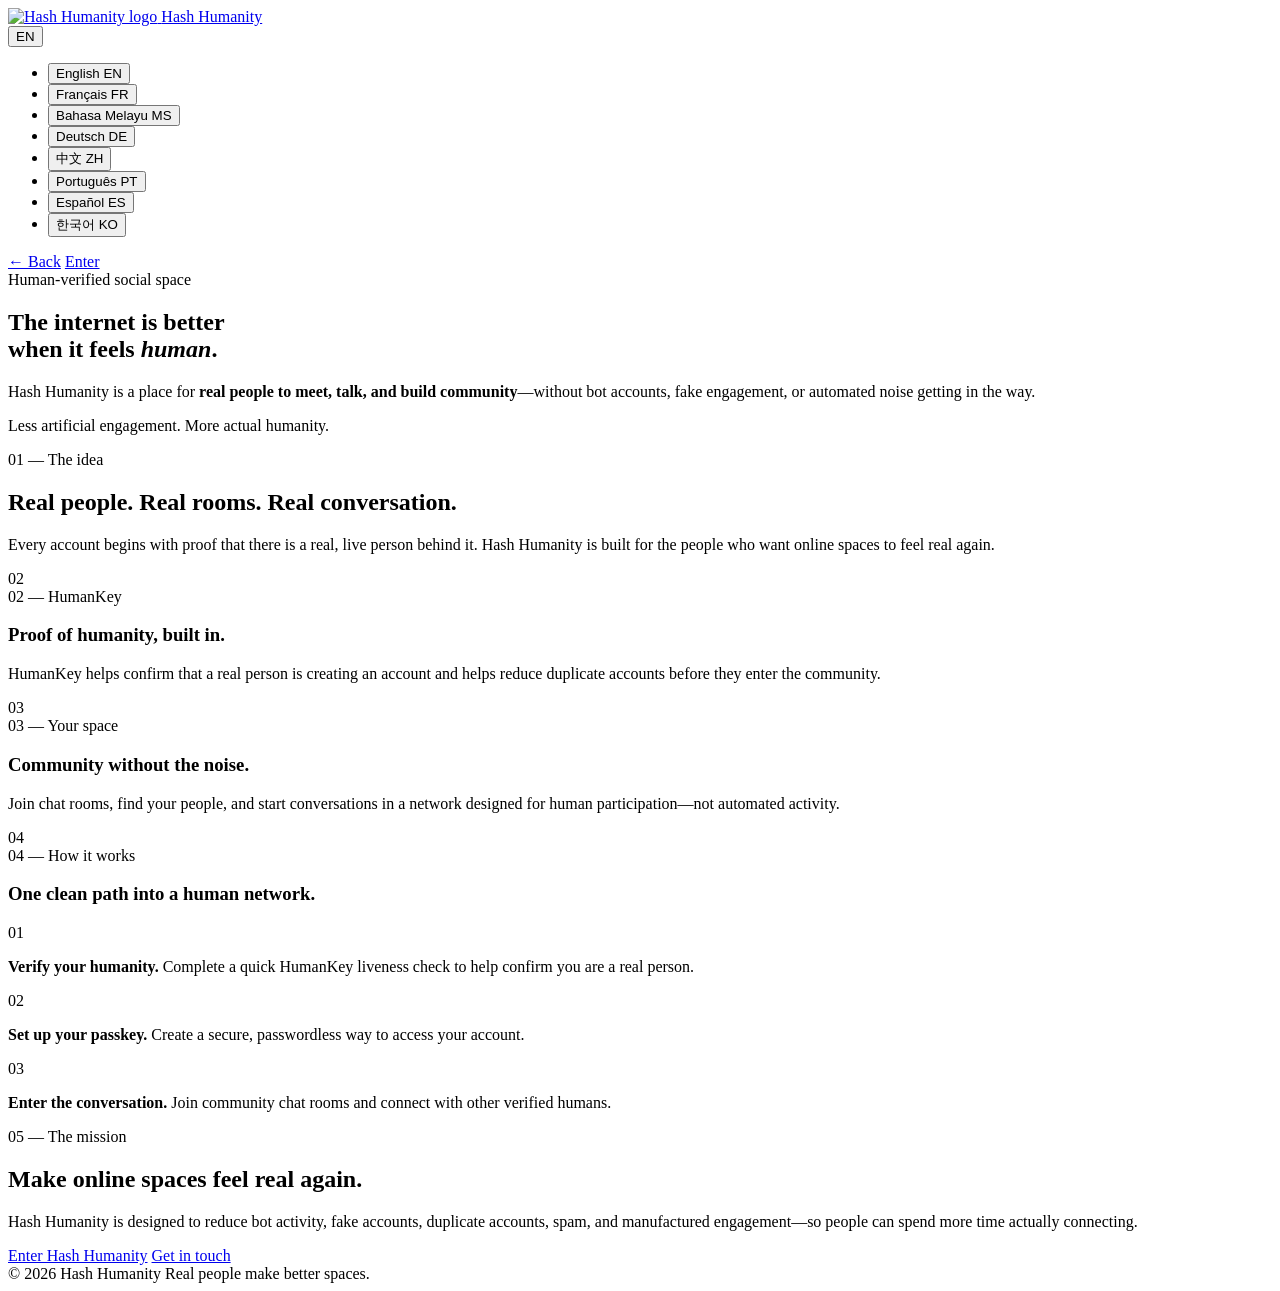
==== commit 65d36098: "Remove CSS styles from mission.html Removed extensive CSS styles from the mission.html file." ====
--- a/mission.html
+++ b/mission.html
@@ -23,663 +23,7 @@
     rel="stylesheet"
   />
 
-  <style>
-    :root{
-      color-scheme: dark;
-
-      --bg: #0a0b0d;
-      --surface: #101216;
-      --surface-2: #16191e;
-
-      --ink: #f5f7f8;
-      --muted: #aab2bc;
-      --muted-2: #737c88;
-
-      --accent: #50dbf7;
-      --accent-soft: rgba(80,219,247,.12);
-
-      --violet: #a796f2;
-      --citron: #e4d979;
-      --coral: #eb8d7c;
-
-      --line: rgba(255,255,255,.11);
-      --line-strong: rgba(255,255,255,.23);
-
-      --wrap: 1180px;
-
-      --sans: "DM Sans", system-ui, -apple-system, BlinkMacSystemFont, "Segoe UI", sans-serif;
-      --serif: "Playfair Display", Georgia, serif;
-      --mono: "DM Mono", ui-monospace, SFMono-Regular, Menlo, monospace;
-
-      --shadow: 0 22px 62px rgba(0,0,0,.34);
-    }
-
-    *{
-      box-sizing: border-box;
-    }
-
-    html{
-      scroll-behavior: smooth;
-    }
-
-    html,
-    body{
-      min-height: 100%;
-    }
-
-    body{
-      margin: 0;
-      overflow-x: hidden;
-      color: var(--ink);
-      background:
-        radial-gradient(900px 560px at 85% 4%, rgba(167,150,242,.13), transparent 66%),
-        radial-gradient(650px 500px at 4% 42%, rgba(80,219,247,.06), transparent 70%),
-        linear-gradient(180deg, #0b0c0f 0%, #08090b 100%);
-      font: 16px/1.6 var(--sans);
-      -webkit-font-smoothing: antialiased;
-    }
-
-    body::before{
-      content: "";
-      position: fixed;
-      inset: 0;
-      z-index: -1;
-      pointer-events: none;
-      opacity: .28;
-      background-image:
-        linear-gradient(rgba(255,255,255,.024) 1px, transparent 1px),
-        linear-gradient(90deg, rgba(255,255,255,.024) 1px, transparent 1px);
-      background-size: 50px 50px;
-      mask-image: linear-gradient(to bottom, #000 0%, transparent 82%);
-    }
-
-    ::selection{
-      color: #001116;
-      background: var(--accent);
-    }
-
-    a{
-      color: inherit;
-      text-decoration: none;
-    }
-
-    .wrap{
-      width: min(var(--wrap), calc(100% - 48px));
-      margin: 0 auto;
-    }
-
-    /* =====================================================
-       HEADER — SAME SYSTEM AS INDEX
-       ===================================================== */
-
-    header{
-      position: sticky;
-      top: 0;
-      z-index: 100;
-      min-height: 82px;
-      display: flex;
-      align-items: center;
-      border-bottom: 1px solid var(--line);
-      background: rgba(10,11,13,.83);
-      backdrop-filter: blur(18px);
-      -webkit-backdrop-filter: blur(18px);
-    }
-
-    .header-inner{
-      display: flex;
-      align-items: center;
-      justify-content: space-between;
-      gap: 22px;
-    }
-
-    .brand{
-      display: inline-flex;
-      align-items: center;
-      gap: 13px;
-      min-width: 0;
-    }
-
-    .brand img{
-      width: 46px;
-      height: 46px;
-      flex: 0 0 auto;
-      object-fit: cover;
-      border: 1px solid var(--line-strong);
-      border-radius: 12px;
-      background: #fff;
-    }
-
-    .brand span{
-      color: var(--ink);
-      font-size: 15px;
-      font-weight: 700;
-      letter-spacing: .18em;
-      line-height: 1;
-      text-transform: uppercase;
-      white-space: nowrap;
-    }
-
-    .actions{
-      display: flex;
-      align-items: center;
-      gap: 8px;
-    }
-
-    .btn{
-      min-height: 38px;
-      display: inline-flex;
-      align-items: center;
-      justify-content: center;
-      padding: 0 14px;
-      color: var(--ink);
-      border: 1px solid var(--line);
-      border-radius: 8px;
-      background: transparent;
-      cursor: pointer;
-      font: 600 11px/1 var(--sans);
-      letter-spacing: .08em;
-      text-transform: uppercase;
-      transition: background .18s ease, border-color .18s ease, color .18s ease;
-    }
-
-    .btn:hover{
-      border-color: var(--line-strong);
-      background: rgba(255,255,255,.06);
-    }
-
-    .btn.primary{
-      color: #041014;
-      border-color: var(--accent);
-      background: var(--accent);
-    }
-
-    .btn.primary:hover{
-      border-color: #96edff;
-      background: #96edff;
-    }
-
-    .btn:focus-visible{
-      outline: 2px solid var(--accent);
-      outline-offset: 3px;
-    }
-
-    .lang-switch{
-      position: relative;
-    }
-
-    .lang-btn{
-      min-width: 54px;
-    }
-
-    .lang-menu{
-      position: absolute;
-      top: calc(100% + 10px);
-      right: 0;
-      z-index: 200;
-      width: 196px;
-      max-height: 330px;
-      margin: 0;
-      padding: 6px;
-      overflow-y: auto;
-      list-style: none;
-      display: none;
-      border: 1px solid var(--line-strong);
-      border-radius: 10px;
-      background: #16181d;
-      box-shadow: var(--shadow);
-    }
-
-    .lang-menu.open{
-      display: block;
-    }
-
-    .lang-menu button{
-      width: 100%;
-      display: flex;
-      align-items: center;
-      justify-content: space-between;
-      gap: 10px;
-      padding: 10px;
-      color: var(--muted);
-      border: 0;
-      border-radius: 6px;
-      background: transparent;
-      cursor: pointer;
-      font: 500 13px var(--sans);
-      text-align: left;
-    }
-
-    .lang-menu button:hover,
-    .lang-menu button[aria-selected="true"]{
-      color: var(--ink);
-      background: var(--accent-soft);
-    }
-
-    .lang-menu .code{
-      color: var(--muted-2);
-      font: 10px var(--mono);
-      letter-spacing: .08em;
-    }
-
-    /* =====================================================
-       MISSION PAGE
-       ===================================================== */
-
-    .mission-page{
-      padding: 72px 0 86px;
-    }
-
-    .eyebrow{
-      display: inline-flex;
-      align-items: center;
-      gap: 9px;
-      margin-bottom: 21px;
-      color: var(--muted);
-      font: 500 10px var(--mono);
-      letter-spacing: .13em;
-      text-transform: uppercase;
-    }
-
-    .eyebrow-dot{
-      width: 7px;
-      height: 7px;
-      border-radius: 50%;
-      background: var(--accent);
-      box-shadow: 0 0 0 5px var(--accent-soft);
-    }
-
-    .mission-hero{
-      display: grid;
-      grid-template-columns: minmax(0, 1.12fr) minmax(280px, .88fr);
-      align-items: end;
-      gap: clamp(38px, 8vw, 120px);
-      min-height: 510px;
-      padding-bottom: 72px;
-      border-bottom: 1px solid var(--line);
-    }
-
-    .mission-hero h1{
-      max-width: 780px;
-      margin: 0;
-      font-size: clamp(58px, 7vw, 102px);
-      font-weight: 600;
-      letter-spacing: -.062em;
-      line-height: .9;
-    }
-
-    .mission-hero h1 em{
-      color: var(--violet);
-      font-family: var(--serif);
-      font-weight: 400;
-    }
-
-    .lead{
-      max-width: 450px;
-      margin: 0;
-      color: var(--muted);
-      font-size: 19px;
-      line-height: 1.7;
-    }
-
-    .lead strong{
-      color: var(--ink);
-      font-weight: 600;
-    }
-
-    .mission-rule{
-      width: 100%;
-      max-width: 310px;
-      height: 1px;
-      margin: 31px 0 15px;
-      background: var(--line-strong);
-    }
-
-    .mission-small{
-      max-width: 340px;
-      margin: 0;
-      color: var(--muted-2);
-      font: 10px/1.7 var(--mono);
-      letter-spacing: .1em;
-      text-transform: uppercase;
-    }
-
-    .kicker{
-      display: block;
-      margin-bottom: 12px;
-      color: var(--accent);
-      font: 500 10px var(--mono);
-      letter-spacing: .14em;
-      text-transform: uppercase;
-    }
-
-    .mission-statement{
-      max-width: 920px;
-      padding: 94px 0;
-    }
-
-    .mission-statement h2,
-    .mission-close h2{
-      max-width: 820px;
-      margin: 0 0 22px;
-      font-size: clamp(43px, 5.3vw, 70px);
-      font-weight: 600;
-      letter-spacing: -.055em;
-      line-height: .98;
-    }
-
-    .mission-statement h2{
-      font-family: var(--serif);
-    }
-
-    .mission-statement p,
-    .mission-close > p{
-      max-width: 680px;
-      margin: 0;
-      color: var(--muted);
-      font-size: 18px;
-      line-height: 1.72;
-    }
-
-    .mission-principles{
-      border-top: 1px solid var(--line-strong);
-    }
-
-    .principle{
-      display: grid;
-      grid-template-columns: 120px minmax(0, 1fr);
-      gap: 30px;
-      padding: 42px 0;
-      border-bottom: 1px solid var(--line-strong);
-    }
-
-    .principle-number{
-      color: var(--violet);
-      font: 500 14px var(--mono);
-      letter-spacing: .1em;
-    }
-
-    .principle h3{
-      max-width: 660px;
-      margin: 0 0 12px;
-      color: var(--ink);
-      font-family: var(--serif);
-      font-size: clamp(29px, 3vw, 43px);
-      font-weight: 600;
-      letter-spacing: -.04em;
-      line-height: 1.05;
-    }
-
-    .principle p{
-      max-width: 650px;
-      margin: 0;
-      color: var(--muted);
-      font-size: 16px;
-      line-height: 1.72;
-    }
-
-    .principle-highlight{
-      margin: 42px 0;
-      padding: 36px;
-      border: 1px solid rgba(228,217,121,.32);
-      background:
-        radial-gradient(circle at 95% 8%, rgba(228,217,121,.18), transparent 34%),
-        radial-gradient(circle at 8% 100%, rgba(235,141,124,.16), transparent 44%),
-        #282131;
-    }
-
-    .principle-highlight .principle-number,
-    .principle-highlight .kicker{
-      color: var(--citron);
-    }
-
-    .principle-highlight h3{
-      color: #fff9f1;
-    }
-
-    .mission-steps{
-      display: grid;
-      gap: 0;
-      max-width: 730px;
-      margin-top: 26px;
-      border-top: 1px solid rgba(255,249,241,.20);
-    }
-
-    .mission-step{
-      display: grid;
-      grid-template-columns: 58px minmax(0, 1fr);
-      gap: 16px;
-      padding: 18px 0;
-      border-bottom: 1px solid rgba(255,249,241,.20);
-    }
-
-    .mission-step > span{
-      color: var(--citron);
-      font: 500 10px var(--mono);
-      letter-spacing: .1em;
-    }
-
-    .mission-step p{
-      color: rgba(255,249,241,.74);
-      font-size: 14px;
-    }
-
-    .mission-step strong{
-      color: #fff9f1;
-    }
-
-    .mission-close{
-      max-width: 920px;
-      padding: 96px 0 0;
-    }
-
-    .mission-close h2{
-      font-family: var(--serif);
-    }
-
-    .mission-actions{
-      display: flex;
-      flex-wrap: wrap;
-      gap: 10px;
-      margin-top: 30px;
-    }
-
-    footer{
-      display: flex;
-      align-items: center;
-      justify-content: space-between;
-      gap: 16px;
-      margin-top: 30px;
-      padding: 25px 0 34px;
-      color: var(--muted-2);
-      border-top: 1px solid var(--line);
-      font-size: 12px;
-    }
-
-    footer .tag{
-      color: var(--muted);
-      font-family: var(--serif);
-      font-size: 17px;
-      font-style: italic;
-    }
-
-    /* =====================================================
-       MOBILE
-       ===================================================== */
-
-    @media (max-width: 700px){
-      .wrap{
-        width: 100%;
-        padding-right: 18px;
-        padding-left: 18px;
-      }
-
-      header{
-        min-height: 0;
-        padding: calc(11px + env(safe-area-inset-top, 0px)) 0 11px;
-      }
-
-      .header-inner{
-        display: grid;
-        grid-template-columns: 1fr;
-        gap: 12px;
-      }
-
-      .brand{
-        width: 100%;
-      }
-
-      .brand img{
-        width: 40px;
-        height: 40px;
-        border-radius: 10px;
-      }
-
-      .brand span{
-        max-width: calc(100vw - 86px);
-        overflow: hidden;
-        font-size: 14px;
-        letter-spacing: .12em;
-        text-overflow: ellipsis;
-        white-space: nowrap;
-      }
-
-      .actions{
-        display: grid;
-        grid-template-columns: 58px minmax(0, 1fr) minmax(0, 1fr);
-        width: 100%;
-        gap: 7px;
-      }
-
-      .actions .btn,
-      .lang-switch,
-      .lang-btn{
-        width: 100%;
-      }
-
-      .actions .btn{
-        min-height: 38px;
-        padding: 0 7px;
-        border-radius: 7px;
-        font-size: 9px;
-        letter-spacing: .045em;
-      }
-
-      .lang-menu{
-        top: calc(100% + 8px);
-        left: 0;
-        right: auto;
-      }
-
-      .mission-page{
-        padding: 45px 0 54px;
-      }
-
-      .mission-hero{
-        display: block;
-        min-height: auto;
-        padding-bottom: 51px;
-      }
-
-      .mission-hero h1{
-        max-width: 365px;
-        font-size: clamp(49px, 14vw, 65px);
-        line-height: .92;
-      }
-
-      .mission-intro{
-        margin-top: 34px;
-      }
-
-      .lead{
-        font-size: 16px;
-      }
-
-      .mission-statement{
-        padding: 63px 0;
-      }
-
-      .mission-statement h2,
-      .mission-close h2{
-        font-size: clamp(38px, 11vw, 50px);
-      }
-
-      .mission-statement p,
-      .mission-close > p{
-        font-size: 16px;
-      }
-
-      .principle{
-        grid-template-columns: 1fr;
-        gap: 18px;
-        padding: 31px 0;
-      }
-
-      .principle-number{
-        font-size: 11px;
-      }
-
-      .principle h3{
-        font-size: 31px;
-      }
-
-      .principle-highlight{
-        margin: 28px 0;
-        padding: 24px 20px;
-      }
-
-      .mission-step{
-        grid-template-columns: 42px minmax(0, 1fr);
-        gap: 12px;
-      }
-
-      .mission-close{
-        padding-top: 63px;
-      }
-
-      .mission-actions{
-        display: grid;
-        grid-template-columns: 1fr;
-      }
-
-      .mission-actions .btn{
-        width: 100%;
-        min-height: 46px;
-      }
-
-      footer{
-        align-items: flex-start;
-        flex-direction: column;
-        gap: 8px;
-      }
-    }
-
-    @media (max-width: 380px){
-      .wrap{
-        padding-right: 14px;
-        padding-left: 14px;
-      }
-
-      .actions{
-        grid-template-columns: 52px minmax(0, 1fr) minmax(0, 1fr);
-        gap: 5px;
-      }
-
-      .actions .btn{
-        font-size: 8px;
-        letter-spacing: .02em;
-      }
-    }
-
-    @media (prefers-reduced-motion: reduce){
-      *,
-      *::before,
-      *::after{
-        scroll-behavior: auto !important;
-        animation: none !important;
-        transition: none !important;
-      }
-    }
-  </style>
+  
 </head>
 
 <body>
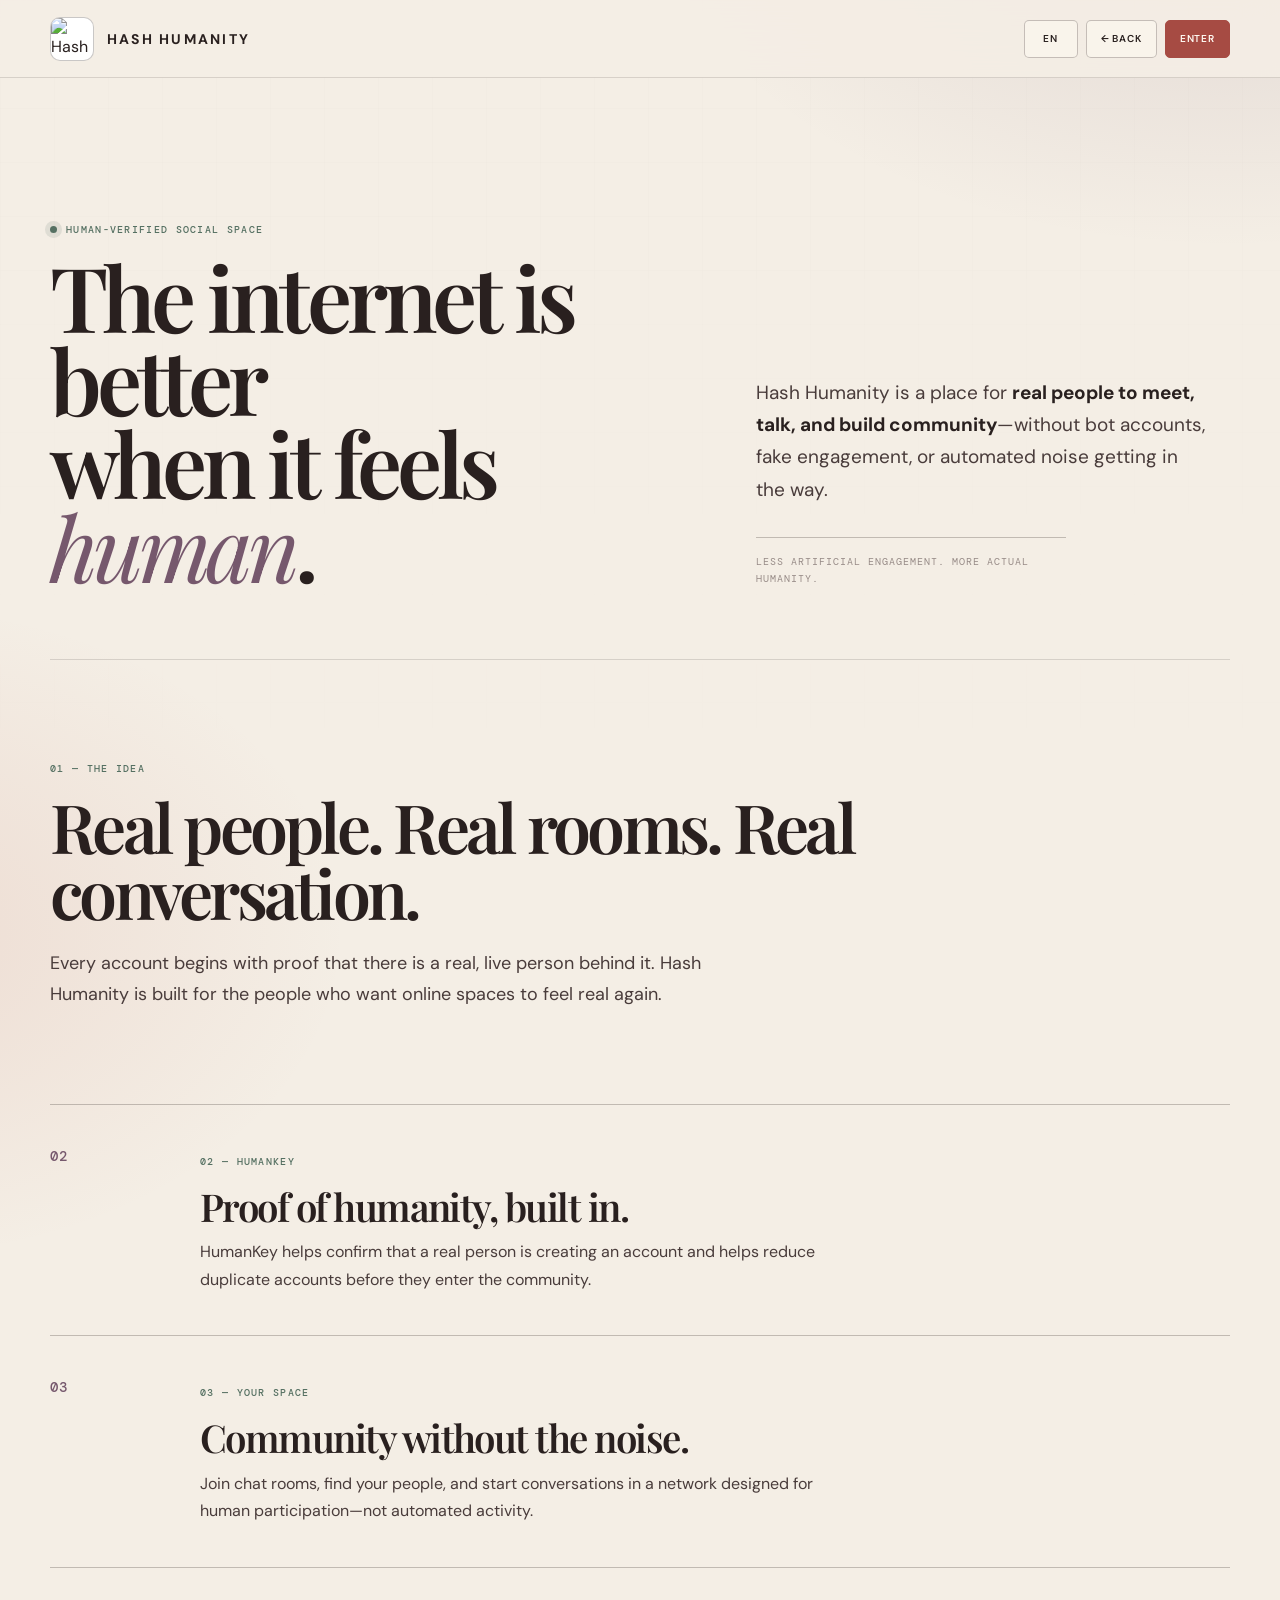
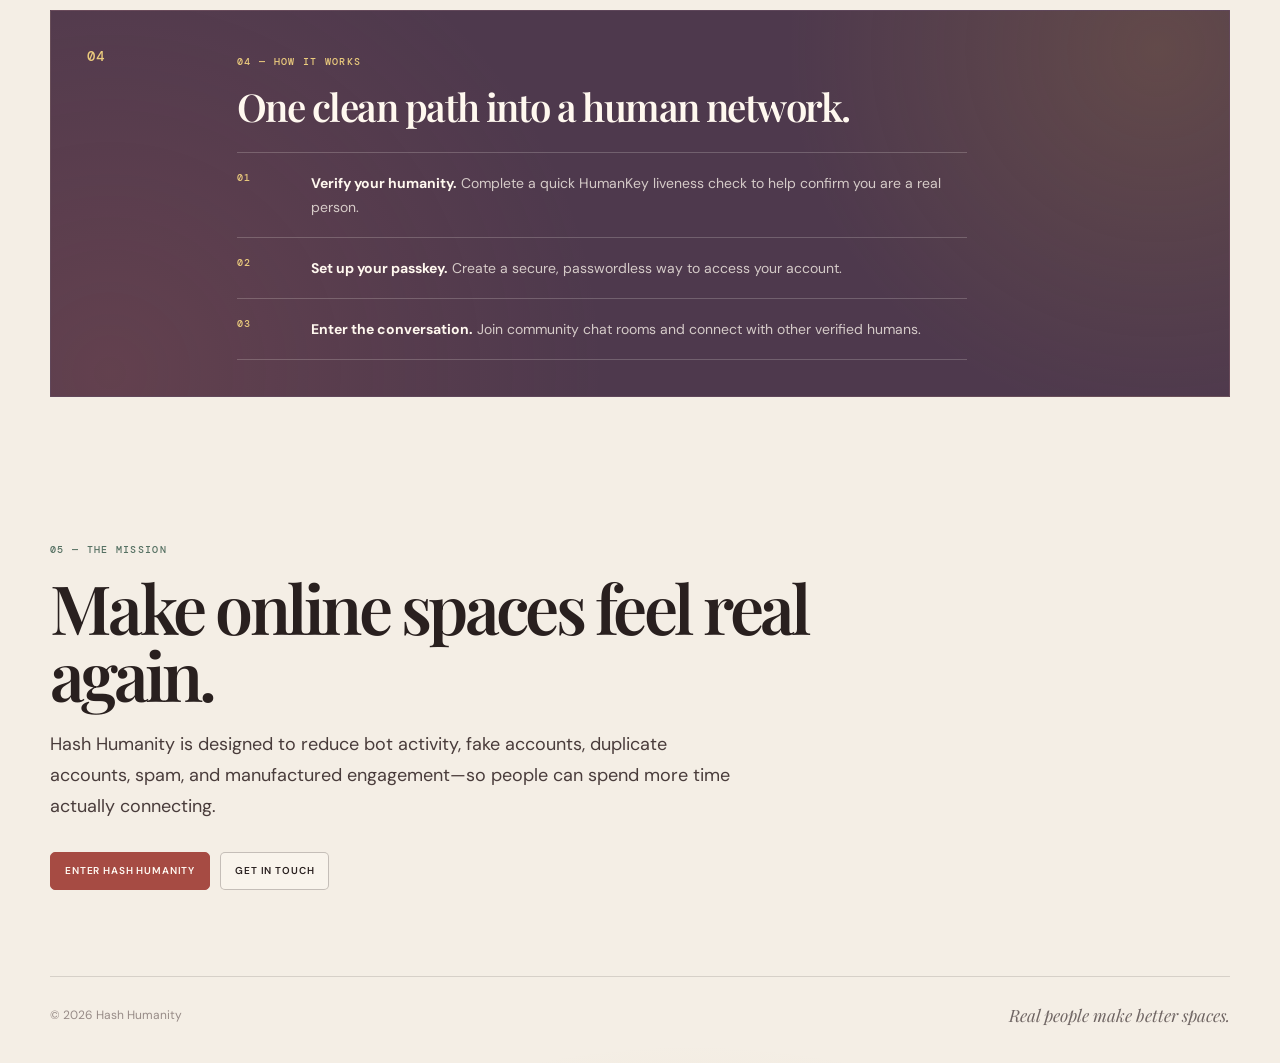
==== commit 1ff9d837: "Update theme color and improve HTML structure" ====
--- a/mission.html
+++ b/mission.html
@@ -11,22 +11,14 @@
     content="Hash Humanity is a human-verified social space built for real conversations, real communities, and real people."
   />
 
-  <meta name="theme-color" content="#0a0b0d" />
+  <meta name="theme-color" content="#f4eee5" />
+  <meta name="robots" content="index,follow" />
 
   <link rel="icon" href="logo.png" />
-
-  <link rel="preconnect" href="https://fonts.googleapis.com" />
-  <link rel="preconnect" href="https://fonts.gstatic.com" crossorigin />
-
-  <link
-    href="https://fonts.googleapis.com/css2?family=DM+Mono:wght@400;500&family=DM+Sans:opsz,wght@9..40,400;9..40,500;9..40,600;9..40,700&family=Playfair+Display:ital,wght@0,600;0,700;1,600;1,700&display=swap"
-    rel="stylesheet"
-  />
-
-  
+  <link rel="stylesheet" href="./style.css?v=1" />
 </head>
 
-<body>
+<body class="mission-body">
   <header>
     <div class="wrap header-inner">
       <a class="brand" href="index.html" aria-label="Hash Humanity home">
@@ -76,6 +68,7 @@
       <div>
         <div class="eyebrow">
           <span class="eyebrow-dot"></span>
+
           <span data-i18n="eyebrow">
             Human-verified social space
           </span>
@@ -176,8 +169,8 @@
 
               <p data-i18n-html="step1">
                 <strong>Verify your humanity.</strong>
-                Complete a quick HumanKey liveness check to help confirm you are
-                a real person.
+                Complete a quick HumanKey liveness check to help confirm you
+                are a real person.
               </p>
             </div>
 
@@ -195,7 +188,8 @@
 
               <p data-i18n-html="step3">
                 <strong>Enter the conversation.</strong>
-                Join community chat rooms and connect with other verified humans.
+                Join community chat rooms and connect with other verified
+                humans.
               </p>
             </div>
           </div>
@@ -244,6 +238,26 @@
     </span>
   </footer>
 
+  <noscript>
+    <div
+      style="
+        padding:18px;
+        color:#29201f;
+        background:#f4eee5;
+        border-top:1px solid rgba(41,32,31,.14);
+        text-align:center;
+      "
+    >
+      Hash Humanity is a human-first social network.
+      <a
+        href="https://hashhumanity.world"
+        style="color:#a64b43;font-weight:700;"
+      >
+        Enter Hash Humanity
+      </a>
+    </div>
+  </noscript>
+
   <script src="i18n.js"></script>
 
   <script>
--- a/style.css
+++ b/style.css
@@ -0,0 +1,1034 @@
+@import url("https://fonts.googleapis.com/css2?family=DM+Mono:wght@400;500&family=DM+Sans:opsz,wght@9..40,400;9..40,500;9..40,600;9..40,700&family=Playfair+Display:ital,wght@0,600;0,700;1,600;1,700&display=swap");
+
+:root{
+  color-scheme: light;
+
+  --paper:#f4eee5;
+  --paper-deep:#ebe1d3;
+  --card:#fffaf3;
+
+  --ink:#29201f;
+  --ink-soft:#493c3b;
+  --muted:#706664;
+  --muted-2:#978b87;
+
+  --coral:#a64b43;
+  --coral-dark:#843a34;
+  --plum:#76586d;
+  --sage:#557062;
+  --gold:#b38c3c;
+
+  --line:rgba(41,32,31,.14);
+  --line-strong:rgba(41,32,31,.25);
+
+  --wrap:1180px;
+
+  --sans:"DM Sans",system-ui,-apple-system,BlinkMacSystemFont,"Segoe UI",sans-serif;
+  --serif:"Playfair Display",Georgia,serif;
+  --mono:"DM Mono",ui-monospace,SFMono-Regular,Menlo,monospace;
+
+  --shadow-sm:0 10px 30px rgba(68,42,40,.08);
+  --shadow-md:0 22px 60px rgba(68,42,40,.12);
+  --shadow-lg:0 34px 90px rgba(68,42,40,.16);
+}
+
+*{box-sizing:border-box}
+html{scroll-behavior:smooth}
+html,body{min-height:100%}
+
+body{
+  margin:0;
+  overflow-x:hidden;
+  color:var(--ink);
+  background:
+    radial-gradient(860px 560px at 96% -5%,rgba(118,88,109,.17),transparent 68%),
+    radial-gradient(720px 500px at -10% 35%,rgba(191,99,83,.13),transparent 66%),
+    radial-gradient(760px 500px at 54% 112%,rgba(179,140,60,.14),transparent 68%),
+    var(--paper);
+  font:16px/1.6 var(--sans);
+  -webkit-font-smoothing:antialiased;
+}
+
+body::before{
+  content:"";
+  position:fixed;
+  inset:0;
+  z-index:-1;
+  pointer-events:none;
+  opacity:.08;
+  mix-blend-mode:multiply;
+  background-image:
+    linear-gradient(rgba(41,32,31,.16) 1px,transparent 1px),
+    linear-gradient(90deg,rgba(41,32,31,.16) 1px,transparent 1px);
+  background-size:54px 54px;
+  mask-image:linear-gradient(to bottom,#000 0%,transparent 82%);
+}
+
+a{color:inherit;text-decoration:none}
+img{display:block;max-width:100%}
+
+::selection{
+  color:#fffaf3;
+  background:var(--coral);
+}
+
+.wrap{
+  width:min(var(--wrap),calc(100% - 48px));
+  margin:0 auto;
+}
+
+/* =========================================================
+   SHARED HEADER / NAVIGATION
+   ========================================================= */
+
+header{
+  position:sticky;
+  top:0;
+  z-index:100;
+  min-height:78px;
+  display:flex;
+  align-items:center;
+  border-bottom:1px solid var(--line);
+  background:rgba(244,238,229,.90);
+  backdrop-filter:blur(18px);
+  -webkit-backdrop-filter:blur(18px);
+}
+
+.header-inner{
+  display:flex;
+  align-items:center;
+  justify-content:space-between;
+  gap:20px;
+}
+
+.brand{
+  display:inline-flex;
+  align-items:center;
+  gap:13px;
+  min-width:0;
+}
+
+.brand img{
+  width:44px;
+  height:44px;
+  flex:0 0 auto;
+  object-fit:cover;
+  border:1px solid var(--line-strong);
+  border-radius:10px;
+  background:#fff;
+}
+
+.brand span,
+.brand strong{
+  color:var(--ink);
+  font-size:14px;
+  font-weight:700;
+  letter-spacing:.16em;
+  line-height:1;
+  text-transform:uppercase;
+  white-space:nowrap;
+}
+
+.actions{
+  display:flex;
+  align-items:center;
+  gap:8px;
+}
+
+.btn{
+  min-height:38px;
+  display:inline-flex;
+  align-items:center;
+  justify-content:center;
+  padding:0 14px;
+  color:var(--ink);
+  border:1px solid var(--line-strong);
+  border-radius:5px;
+  background:rgba(255,250,243,.46);
+  cursor:pointer;
+  font:600 10px/1 var(--sans);
+  letter-spacing:.085em;
+  text-transform:uppercase;
+  transition:background .18s ease,border-color .18s ease,color .18s ease;
+}
+
+.btn:hover{
+  color:var(--ink);
+  border-color:var(--ink);
+  background:rgba(255,250,243,.90);
+}
+
+.btn.primary{
+  color:#fffaf3;
+  border-color:var(--coral);
+  background:var(--coral);
+}
+
+.btn.primary:hover{
+  color:#fffaf3;
+  border-color:var(--coral-dark);
+  background:var(--coral-dark);
+}
+
+.btn:focus-visible{
+  outline:2px solid var(--plum);
+  outline-offset:3px;
+}
+
+.lang-switch,
+.language{
+  position:relative;
+}
+
+.lang-btn{
+  min-width:54px;
+}
+
+.lang-menu,
+.language-menu{
+  position:absolute;
+  top:calc(100% + 10px);
+  right:0;
+  z-index:200;
+  width:196px;
+  max-height:330px;
+  margin:0;
+  padding:6px;
+  overflow-y:auto;
+  list-style:none;
+  display:none;
+  border:1px solid var(--line-strong);
+  border-radius:9px;
+  background:#fffaf3;
+  box-shadow:var(--shadow-md);
+}
+
+.lang-menu.open,
+.language-menu.open{
+  display:block;
+}
+
+.lang-menu button,
+.language-menu button{
+  width:100%;
+  display:flex;
+  align-items:center;
+  justify-content:space-between;
+  gap:10px;
+  padding:10px;
+  color:var(--ink-soft);
+  border:0;
+  border-radius:5px;
+  background:transparent;
+  cursor:pointer;
+  font:500 13px var(--sans);
+  text-align:left;
+}
+
+.lang-menu button:hover,
+.lang-menu button[aria-selected="true"],
+.language-menu button:hover,
+.language-menu button.active{
+  color:var(--ink);
+  background:rgba(118,88,109,.12);
+}
+
+.lang-menu .code{
+  color:var(--muted-2);
+  font:10px var(--mono);
+  letter-spacing:.08em;
+}
+
+/* =========================================================
+   SHARED TYPE
+   ========================================================= */
+
+.eyebrow,
+.kicker{
+  display:inline-flex;
+  align-items:center;
+  gap:9px;
+  margin-bottom:18px;
+  color:var(--sage);
+  font:500 10px var(--mono);
+  letter-spacing:.13em;
+  text-transform:uppercase;
+}
+
+.eyebrow-dot,
+.dot{
+  width:7px;
+  height:7px;
+  border-radius:50%;
+  background:var(--sage);
+  box-shadow:0 0 0 5px rgba(85,112,98,.13);
+}
+
+h1,h2,h3{color:var(--ink)}
+
+h1{
+  margin:0;
+  font-family:var(--serif);
+  font-weight:600;
+  letter-spacing:-.055em;
+  line-height:.93;
+}
+
+h1 em,
+h2 em{
+  color:var(--plum);
+  font-family:var(--serif);
+  font-weight:400;
+}
+
+.lead{color:var(--ink-soft)}
+.lead strong{color:var(--ink)}
+
+footer{
+  display:flex;
+  align-items:center;
+  justify-content:space-between;
+  gap:16px;
+  margin-top:30px;
+  padding:25px 0 34px;
+  color:var(--muted-2);
+  border-top:1px solid var(--line);
+  font-size:12px;
+}
+
+footer .tag{
+  color:var(--muted);
+  font-family:var(--serif);
+  font-size:17px;
+  font-style:italic;
+}
+
+/* =========================================================
+   HOME PAGE
+   ========================================================= */
+
+.home-page main{padding-bottom:76px}
+
+.home-page .hero{
+  min-height:650px;
+  display:grid;
+  grid-template-columns:minmax(0,1.05fr) minmax(340px,.95fr);
+  align-items:center;
+  gap:clamp(36px,6vw,88px);
+  padding:70px 0;
+}
+
+.home-page h1{
+  max-width:760px;
+  font-size:clamp(58px,6.5vw,92px);
+}
+
+.home-page .lead{
+  max-width:600px;
+  margin:23px 0 0;
+  font-size:clamp(17px,1.8vw,20px);
+  line-height:1.7;
+}
+
+.proofline{
+  display:flex;
+  align-items:baseline;
+  gap:12px;
+  margin:32px 0 7px;
+}
+
+.proofline .num{
+  color:var(--coral);
+  font:600 clamp(33px,3.4vw,44px)/1 var(--serif);
+  letter-spacing:-.045em;
+}
+
+.proofline .lbl,
+.subline{
+  color:var(--muted);
+  font:500 10px var(--mono);
+  letter-spacing:.09em;
+  text-transform:uppercase;
+}
+
+.subline{
+  max-width:470px;
+  margin:0 0 24px;
+  line-height:1.7;
+}
+
+.device-orbit{
+  position:relative;
+  min-height:530px;
+  display:grid;
+  place-items:center;
+  background:rgba(118,88,109,.08);
+  border:1px solid var(--line);
+}
+
+.device-orbit::before{
+  content:"";
+  position:absolute;
+  width:72%;
+  aspect-ratio:1;
+  border:1px solid rgba(118,88,109,.25);
+  border-radius:50%;
+  background:radial-gradient(circle,rgba(118,88,109,.14),transparent 68%);
+}
+
+.device{
+  position:relative;
+  z-index:1;
+  width:min(390px,86%);
+  aspect-ratio:10 / 19;
+  padding:10px;
+  border:1px solid rgba(41,32,31,.30);
+  border-radius:34px;
+  background:linear-gradient(145deg,#5d5268 0%,#261d2a 38%,#100e13 72%,#4d4357 100%);
+  box-shadow:var(--shadow-lg);
+}
+
+.screen{
+  position:relative;
+  width:100%;
+  height:100%;
+  overflow:hidden;
+  border-radius:25px;
+  background:url("app-preview.png") center / cover no-repeat,#111;
+}
+
+.screen::before{
+  content:"";
+  position:absolute;
+  top:10px;
+  left:50%;
+  width:86px;
+  height:10px;
+  transform:translateX(-50%);
+  border-radius:999px;
+  background:#0d0b0e;
+}
+
+.section-head{
+  max-width:760px;
+  margin:54px 0 28px;
+}
+
+.home-page h2{
+  margin:0;
+  font-family:var(--serif);
+  font-size:clamp(42px,4.8vw,64px);
+  font-weight:600;
+  letter-spacing:-.05em;
+  line-height:1;
+}
+
+.grid{
+  display:grid;
+  grid-template-columns:repeat(2,1fr);
+  border:1px solid var(--line-strong);
+  background:var(--line-strong);
+  gap:1px;
+}
+
+.card{
+  min-height:250px;
+  padding:28px;
+  background:var(--card);
+}
+
+.card:nth-child(1){background:#f8ddd7}
+.card:nth-child(2){background:#e5ddf4}
+.card:nth-child(3){background:#f4efc8}
+.card:nth-child(4){background:#d9e9df}
+
+.card .idx{
+  display:block;
+  margin-bottom:34px;
+  color:var(--plum);
+  font:500 10px var(--mono);
+  letter-spacing:.12em;
+}
+
+.card h3{
+  margin:0 0 10px;
+  font-family:var(--serif);
+  font-size:27px;
+  font-weight:600;
+  letter-spacing:-.035em;
+}
+
+.card p{
+  margin:0;
+  color:var(--ink-soft);
+  font-size:14px;
+  line-height:1.68;
+}
+
+.cta{
+  display:grid;
+  grid-template-columns:132px minmax(0,1fr);
+  align-items:center;
+  gap:32px;
+  margin-top:70px;
+  padding:30px;
+  color:#fff8ef;
+  border:1px solid #49395d;
+  background:
+    radial-gradient(circle at 94% 10%,rgba(179,140,60,.23),transparent 33%),
+    radial-gradient(circle at 5% 94%,rgba(191,99,83,.20),transparent 42%),
+    #4e394d;
+}
+
+.cta img{
+  width:132px;
+  height:132px;
+  padding:8px;
+  background:#fff;
+  object-fit:contain;
+}
+
+.cta h2,
+.cta h2 em{
+  margin:0;
+  color:#fff8ef;
+  font-family:var(--serif);
+  font-size:clamp(30px,3.5vw,45px);
+}
+
+.cta h2 em{color:#ebcb7d}
+
+.cta p{
+  margin:12px 0 0;
+  color:rgba(255,248,239,.78);
+}
+
+.fineprint{
+  margin-top:17px;
+  padding-top:16px;
+  color:rgba(255,248,239,.60);
+  border-top:1px solid rgba(255,248,239,.18);
+  font-size:12px;
+}
+
+.fineprint strong{color:#ebcb7d}
+
+/* =========================================================
+   MISSION PAGE
+   ========================================================= */
+
+.mission-page{
+  padding:72px 0 86px;
+}
+
+.mission-hero{
+  display:grid;
+  grid-template-columns:minmax(0,1.12fr) minmax(280px,.88fr);
+  align-items:end;
+  gap:clamp(38px,8vw,120px);
+  min-height:510px;
+  padding-bottom:72px;
+  border-bottom:1px solid var(--line);
+}
+
+.mission-hero h1{
+  max-width:780px;
+  font-size:clamp(58px,7vw,102px);
+}
+
+.mission-intro .lead{
+  max-width:450px;
+  margin:0;
+  font-size:19px;
+  line-height:1.7;
+}
+
+.mission-rule{
+  width:100%;
+  max-width:310px;
+  height:1px;
+  margin:31px 0 15px;
+  background:var(--line-strong);
+}
+
+.mission-small{
+  max-width:340px;
+  margin:0;
+  color:var(--muted-2);
+  font:10px/1.7 var(--mono);
+  letter-spacing:.1em;
+  text-transform:uppercase;
+}
+
+.mission-statement{
+  max-width:920px;
+  padding:94px 0;
+}
+
+.mission-statement h2,
+.mission-close h2{
+  max-width:820px;
+  margin:0 0 22px;
+  font-family:var(--serif);
+  font-size:clamp(43px,5.3vw,70px);
+  font-weight:600;
+  letter-spacing:-.055em;
+  line-height:.98;
+}
+
+.mission-statement p,
+.mission-close > p{
+  max-width:680px;
+  margin:0;
+  color:var(--ink-soft);
+  font-size:18px;
+  line-height:1.72;
+}
+
+.mission-principles{
+  border-top:1px solid var(--line-strong);
+}
+
+.principle{
+  display:grid;
+  grid-template-columns:120px minmax(0,1fr);
+  gap:30px;
+  padding:42px 0;
+  border-bottom:1px solid var(--line-strong);
+}
+
+.principle-number{
+  color:var(--plum);
+  font:500 14px var(--mono);
+  letter-spacing:.1em;
+}
+
+.principle h3{
+  max-width:660px;
+  margin:0 0 12px;
+  font-family:var(--serif);
+  font-size:clamp(29px,3vw,43px);
+  font-weight:600;
+  letter-spacing:-.04em;
+  line-height:1.05;
+}
+
+.principle p{
+  max-width:650px;
+  margin:0;
+  color:var(--ink-soft);
+  line-height:1.72;
+}
+
+.principle-highlight{
+  margin:42px 0;
+  padding:36px;
+  color:#fff8ef;
+  border:1px solid rgba(118,88,109,.42);
+  background:
+    radial-gradient(circle at 94% 10%,rgba(179,140,60,.20),transparent 32%),
+    radial-gradient(circle at 5% 94%,rgba(191,99,83,.18),transparent 42%),
+    #4e394d;
+}
+
+.principle-highlight .principle-number,
+.principle-highlight .kicker{
+  color:#ebcb7d;
+}
+
+.principle-highlight h3{color:#fff8ef}
+
+.mission-steps{
+  display:grid;
+  max-width:730px;
+  margin-top:26px;
+  border-top:1px solid rgba(255,248,239,.20);
+}
+
+.mission-step{
+  display:grid;
+  grid-template-columns:58px minmax(0,1fr);
+  gap:16px;
+  padding:18px 0;
+  border-bottom:1px solid rgba(255,248,239,.20);
+}
+
+.mission-step > span{
+  color:#ebcb7d;
+  font:500 10px var(--mono);
+  letter-spacing:.1em;
+}
+
+.mission-step p{
+  color:rgba(255,248,239,.76);
+  font-size:14px;
+}
+
+.mission-step strong{color:#fff8ef}
+
+.mission-close{
+  max-width:920px;
+  padding-top:96px;
+}
+
+.mission-actions{
+  display:flex;
+  flex-wrap:wrap;
+  gap:10px;
+  margin-top:30px;
+}
+
+/* =========================================================
+   JOIN PAGE
+   ========================================================= */
+
+.join-page main{
+  max-width:760px;
+  margin:0 auto;
+  padding:58px 0 70px;
+}
+
+.join-page .hero{
+  padding-bottom:10px;
+}
+
+.join-page h1{
+  font-size:clamp(48px,6vw,74px);
+}
+
+.join-page .lead{
+  max-width:600px;
+  margin-top:16px;
+  font-size:18px;
+}
+
+.panel{
+  margin-top:34px;
+  padding:28px;
+  border:1px solid var(--line-strong);
+  background:var(--card);
+  box-shadow:var(--shadow-sm);
+}
+
+.field{margin-bottom:18px}
+
+.row{
+  display:grid;
+  grid-template-columns:1fr 1fr;
+  gap:14px;
+}
+
+label{
+  display:block;
+  margin-bottom:8px;
+  color:var(--muted);
+  font:500 10px var(--mono);
+  letter-spacing:.11em;
+  text-transform:uppercase;
+}
+
+input,
+select,
+textarea{
+  width:100%;
+  color:var(--ink);
+  border:1px solid var(--line-strong);
+  border-radius:4px;
+  background:#fffdf8;
+  padding:13px 14px;
+  font:15px/1.5 var(--sans);
+}
+
+input:focus,
+select:focus,
+textarea:focus{
+  outline:2px solid rgba(118,88,109,.32);
+  outline-offset:1px;
+  border-color:var(--plum);
+}
+
+textarea{
+  min-height:120px;
+  resize:vertical;
+}
+
+.optional,
+.hint{
+  color:var(--muted-2);
+}
+
+.submit{
+  width:100%;
+  min-height:48px;
+  color:#fffaf3;
+  border:1px solid var(--coral);
+  border-radius:4px;
+  background:var(--coral);
+  cursor:pointer;
+  font:700 11px var(--sans);
+  letter-spacing:.08em;
+  text-transform:uppercase;
+}
+
+.submit:hover{background:var(--coral-dark)}
+
+.status.err{
+  margin-top:16px;
+  padding:13px 15px;
+  color:#8a332d;
+  border:1px solid rgba(166,75,67,.35);
+  background:#f7d9d3;
+}
+
+.done{text-align:center}
+
+.done .check{
+  width:62px;
+  height:62px;
+  display:grid;
+  place-items:center;
+  margin:0 auto 17px;
+  color:var(--sage);
+  border:1px solid rgba(85,112,98,.35);
+  border-radius:50%;
+  background:#d9e9df;
+}
+
+/* =========================================================
+   MOBILE — SHARED
+   ========================================================= */
+
+@media (max-width:700px){
+  .wrap{
+    width:100%;
+    padding-right:18px;
+    padding-left:18px;
+  }
+
+  header{
+    min-height:0;
+    padding:calc(11px + env(safe-area-inset-top,0px)) 0 11px;
+  }
+
+  .header-inner{
+    display:grid;
+    grid-template-columns:1fr;
+    gap:12px;
+  }
+
+  .brand{width:100%}
+
+  .brand img{
+    width:40px;
+    height:40px;
+    border-radius:10px;
+  }
+
+  .brand span,
+  .brand strong{
+    max-width:calc(100vw - 86px);
+    overflow:hidden;
+    font-size:14px;
+    letter-spacing:.12em;
+    text-overflow:ellipsis;
+    white-space:nowrap;
+  }
+
+  .actions{
+    display:grid;
+    grid-template-columns:58px minmax(0,1fr) minmax(0,1fr);
+    width:100%;
+    gap:7px;
+  }
+
+  .actions .btn,
+  .lang-switch,
+  .lang-btn{
+    width:100%;
+  }
+
+  .actions .btn{
+    min-height:38px;
+    padding:0 7px;
+    font-size:9px;
+    letter-spacing:.045em;
+  }
+
+  .lang-menu,
+  .language-menu{
+    top:calc(100% + 8px);
+    left:0;
+    right:auto;
+  }
+
+  /* Home */
+
+  .home-page .hero{
+    display:flex;
+    flex-direction:column;
+    gap:30px;
+    min-height:auto;
+    padding:44px 0;
+  }
+
+  .home-page h1{
+    max-width:365px;
+    font-size:clamp(48px,14vw,64px);
+  }
+
+  .home-page .lead{font-size:16px}
+
+  .device-orbit{
+    min-height:auto;
+    padding:30px 20px;
+  }
+
+  .device{
+    width:min(280px,78vw);
+  }
+
+  .grid{grid-template-columns:1fr}
+
+  .card{
+    min-height:0;
+    padding:24px 20px;
+  }
+
+  .card .idx{margin-bottom:20px}
+
+  .cta{
+    grid-template-columns:1fr;
+    gap:20px;
+    margin-top:48px;
+    padding:24px;
+  }
+
+  .cta img{
+    width:104px;
+    height:104px;
+  }
+
+  /* Mission */
+
+  .mission-page{
+    padding:45px 0 54px;
+  }
+
+  .mission-hero{
+    display:block;
+    min-height:auto;
+    padding-bottom:51px;
+  }
+
+  .mission-hero h1{
+    max-width:365px;
+    font-size:clamp(49px,14vw,65px);
+  }
+
+  .mission-intro{margin-top:34px}
+  .mission-intro .lead{font-size:16px}
+
+  .mission-statement{
+    padding:63px 0;
+  }
+
+  .mission-statement h2,
+  .mission-close h2{
+    font-size:clamp(38px,11vw,50px);
+  }
+
+  .mission-statement p,
+  .mission-close > p{
+    font-size:16px;
+  }
+
+  .principle{
+    grid-template-columns:1fr;
+    gap:18px;
+    padding:31px 0;
+  }
+
+  .principle h3{
+    font-size:31px;
+  }
+
+  .principle-highlight{
+    margin:28px 0;
+    padding:24px 20px;
+  }
+
+  .mission-step{
+    grid-template-columns:42px minmax(0,1fr);
+    gap:12px;
+  }
+
+  .mission-close{
+    padding-top:63px;
+  }
+
+  .mission-actions{
+    display:grid;
+    grid-template-columns:1fr;
+  }
+
+  .mission-actions .btn{
+    width:100%;
+    min-height:46px;
+  }
+
+  /* Join */
+
+  .join-page main{
+    padding:43px 18px 54px;
+  }
+
+  .join-page h1{
+    font-size:clamp(46px,13vw,62px);
+  }
+
+  .join-page .lead{
+    font-size:16px;
+  }
+
+  .panel{
+    padding:22px 18px;
+  }
+
+  .row{
+    grid-template-columns:1fr;
+    gap:0;
+  }
+
+  footer{
+    align-items:flex-start;
+    flex-direction:column;
+    gap:8px;
+  }
+}
+
+@media (max-width:380px){
+  .wrap{
+    padding-right:14px;
+    padding-left:14px;
+  }
+
+  .actions{
+    grid-template-columns:52px minmax(0,1fr) minmax(0,1fr);
+    gap:5px;
+  }
+
+  .actions .btn{
+    font-size:8px;
+    letter-spacing:.02em;
+  }
+}
+
+@media (prefers-reduced-motion:reduce){
+  *,
+  *::before,
+  *::after{
+    scroll-behavior:auto !important;
+    animation:none !important;
+    transition:none !important;
+  }
+}
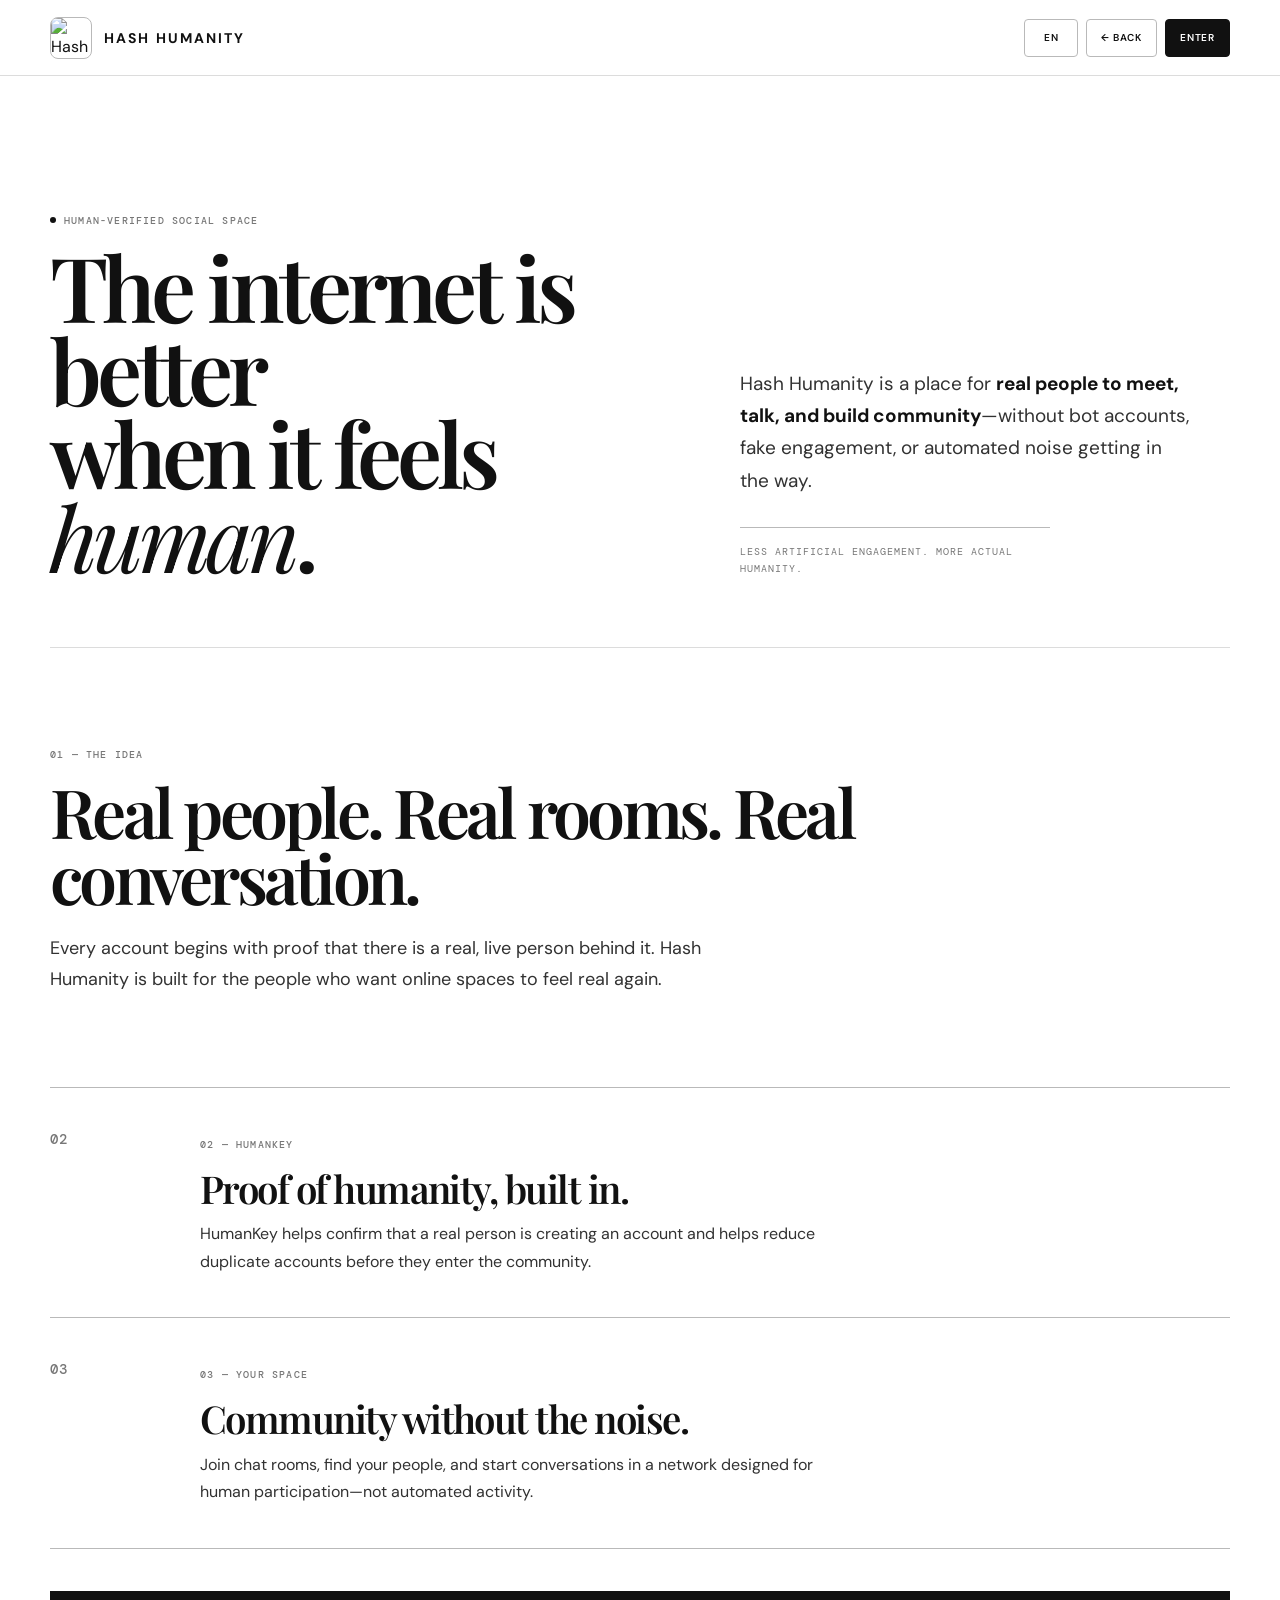
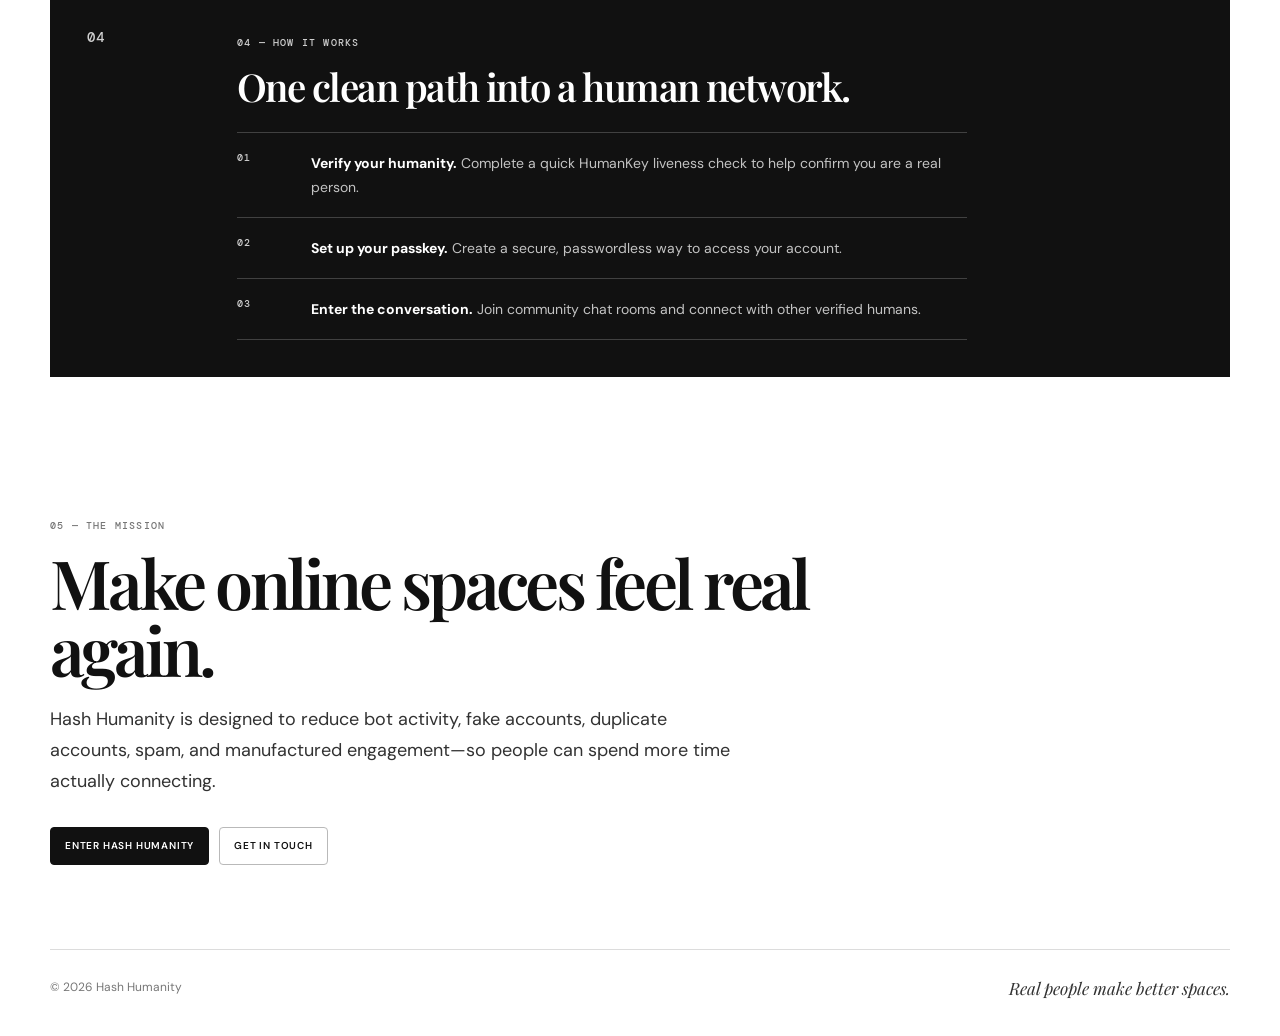
==== commit 6044ec06: "Update theme color and stylesheet version in mission.html" ====
--- a/mission.html
+++ b/mission.html
@@ -11,11 +11,11 @@
     content="Hash Humanity is a human-verified social space built for real conversations, real communities, and real people."
   />
 
-  <meta name="theme-color" content="#f4eee5" />
+  <meta name="theme-color" content="#ffffff" />
   <meta name="robots" content="index,follow" />
 
   <link rel="icon" href="logo.png" />
-  <link rel="stylesheet" href="./style.css?v=1" />
+  <link rel="stylesheet" href="./style.css?v=2" />
 </head>
 
 <body class="mission-body">
@@ -242,16 +242,16 @@
     <div
       style="
         padding:18px;
-        color:#29201f;
-        background:#f4eee5;
-        border-top:1px solid rgba(41,32,31,.14);
+        color:#111111;
+        background:#ffffff;
+        border-top:1px solid #dcdcdc;
         text-align:center;
       "
     >
       Hash Humanity is a human-first social network.
       <a
         href="https://hashhumanity.world"
-        style="color:#a64b43;font-weight:700;"
+        style="color:#111111;font-weight:700;text-decoration:underline;"
       >
         Enter Hash Humanity
       </a>
--- a/style.css
+++ b/style.css
@@ -1,242 +1,232 @@
-@import url("https://fonts.googleapis.com/css2?family=DM+Mono:wght@400;500&family=DM+Sans:opsz,wght@9..40,400;9..40,500;9..40,600;9..40,700&family=Playfair+Display:ital,wght@0,600;0,700;1,600;1,700&display=swap");
+@import url("https://fonts.googleapis.com/css2?family=DM+Mono:wght@400;500&family=DM+Sans:wght@400;500;600;700&family=Playfair+Display:ital,wght@0,600;0,700;1,600;1,700&display=swap");
+
+/* =========================================================
+   HASH HUMANITY — WHITE / BLACK / GRAY SITE STYLE
+   Shared by index.html, mission.html, and join.html
+   ========================================================= */
 
 :root{
   color-scheme: light;
 
-  --paper:#f4eee5;
-  --paper-deep:#ebe1d3;
-  --card:#fffaf3;
-
-  --ink:#29201f;
-  --ink-soft:#493c3b;
-  --muted:#706664;
-  --muted-2:#978b87;
-
-  --coral:#a64b43;
-  --coral-dark:#843a34;
-  --plum:#76586d;
-  --sage:#557062;
-  --gold:#b38c3c;
-
-  --line:rgba(41,32,31,.14);
-  --line-strong:rgba(41,32,31,.25);
-
-  --wrap:1180px;
-
-  --sans:"DM Sans",system-ui,-apple-system,BlinkMacSystemFont,"Segoe UI",sans-serif;
-  --serif:"Playfair Display",Georgia,serif;
-  --mono:"DM Mono",ui-monospace,SFMono-Regular,Menlo,monospace;
-
-  --shadow-sm:0 10px 30px rgba(68,42,40,.08);
-  --shadow-md:0 22px 60px rgba(68,42,40,.12);
-  --shadow-lg:0 34px 90px rgba(68,42,40,.16);
-}
-
-*{box-sizing:border-box}
-html{scroll-behavior:smooth}
-html,body{min-height:100%}
-
+  --white: #ffffff;
+  --offwhite: #f7f7f7;
+  --softgray: #eeeeee;
+  --gray: #777777;
+  --darkgray: #323232;
+  --black: #111111;
+
+  --line: #dcdcdc;
+  --line-dark: #b9b9b9;
+
+  --wrap: 1180px;
+
+  --sans: "DM Sans", Arial, sans-serif;
+  --serif: "Playfair Display", Georgia, serif;
+  --mono: "DM Mono", monospace;
+}
+
+*{
+  box-sizing: border-box;
+}
+
+html{
+  scroll-behavior: smooth;
+}
+
+html,
 body{
-  margin:0;
-  overflow-x:hidden;
-  color:var(--ink);
-  background:
-    radial-gradient(860px 560px at 96% -5%,rgba(118,88,109,.17),transparent 68%),
-    radial-gradient(720px 500px at -10% 35%,rgba(191,99,83,.13),transparent 66%),
-    radial-gradient(760px 500px at 54% 112%,rgba(179,140,60,.14),transparent 68%),
-    var(--paper);
-  font:16px/1.6 var(--sans);
-  -webkit-font-smoothing:antialiased;
+  min-height: 100%;
+}
+
+body{
+  margin: 0;
+  color: var(--black);
+  background: #ffffff !important;
+  font: 16px/1.65 var(--sans);
+  -webkit-font-smoothing: antialiased;
 }
 
 body::before{
-  content:"";
-  position:fixed;
-  inset:0;
-  z-index:-1;
-  pointer-events:none;
-  opacity:.08;
-  mix-blend-mode:multiply;
-  background-image:
-    linear-gradient(rgba(41,32,31,.16) 1px,transparent 1px),
-    linear-gradient(90deg,rgba(41,32,31,.16) 1px,transparent 1px);
-  background-size:54px 54px;
-  mask-image:linear-gradient(to bottom,#000 0%,transparent 82%);
-}
-
-a{color:inherit;text-decoration:none}
-img{display:block;max-width:100%}
+  display: none !important;
+}
+
+a{
+  color: inherit;
+  text-decoration: none;
+}
+
+img{
+  display: block;
+  max-width: 100%;
+}
 
 ::selection{
-  color:#fffaf3;
-  background:var(--coral);
+  color: #ffffff;
+  background: #111111;
 }
 
 .wrap{
-  width:min(var(--wrap),calc(100% - 48px));
-  margin:0 auto;
+  width: min(var(--wrap), calc(100% - 48px));
+  margin: 0 auto;
 }
 
 /* =========================================================
-   SHARED HEADER / NAVIGATION
+   HEADER / NAVIGATION
    ========================================================= */
 
 header{
-  position:sticky;
-  top:0;
-  z-index:100;
-  min-height:78px;
-  display:flex;
-  align-items:center;
-  border-bottom:1px solid var(--line);
-  background:rgba(244,238,229,.90);
-  backdrop-filter:blur(18px);
-  -webkit-backdrop-filter:blur(18px);
+  position: sticky;
+  top: 0;
+  z-index: 100;
+  min-height: 76px;
+  display: flex;
+  align-items: center;
+  border-bottom: 1px solid var(--line);
+  background: rgba(255,255,255,.95);
+  backdrop-filter: blur(12px);
+  -webkit-backdrop-filter: blur(12px);
 }
 
 .header-inner{
-  display:flex;
-  align-items:center;
-  justify-content:space-between;
-  gap:20px;
+  display: flex;
+  align-items: center;
+  justify-content: space-between;
+  gap: 18px;
 }
 
 .brand{
-  display:inline-flex;
-  align-items:center;
-  gap:13px;
-  min-width:0;
+  display: inline-flex;
+  align-items: center;
+  gap: 12px;
+  min-width: 0;
 }
 
 .brand img{
-  width:44px;
-  height:44px;
-  flex:0 0 auto;
-  object-fit:cover;
-  border:1px solid var(--line-strong);
-  border-radius:10px;
-  background:#fff;
+  width: 42px;
+  height: 42px;
+  object-fit: cover;
+  border: 1px solid var(--line-dark);
+  border-radius: 8px;
+  background: #ffffff;
 }
 
 .brand span,
 .brand strong{
-  color:var(--ink);
-  font-size:14px;
-  font-weight:700;
-  letter-spacing:.16em;
-  line-height:1;
-  text-transform:uppercase;
-  white-space:nowrap;
+  color: var(--black);
+  font-size: 14px;
+  font-weight: 700;
+  letter-spacing: .15em;
+  line-height: 1;
+  text-transform: uppercase;
+  white-space: nowrap;
 }
 
 .actions{
-  display:flex;
-  align-items:center;
-  gap:8px;
+  display: flex;
+  align-items: center;
+  gap: 8px;
 }
 
 .btn{
-  min-height:38px;
-  display:inline-flex;
-  align-items:center;
-  justify-content:center;
-  padding:0 14px;
-  color:var(--ink);
-  border:1px solid var(--line-strong);
-  border-radius:5px;
-  background:rgba(255,250,243,.46);
-  cursor:pointer;
-  font:600 10px/1 var(--sans);
-  letter-spacing:.085em;
-  text-transform:uppercase;
-  transition:background .18s ease,border-color .18s ease,color .18s ease;
+  min-height: 38px;
+  display: inline-flex;
+  align-items: center;
+  justify-content: center;
+  padding: 0 14px;
+  color: var(--black);
+  border: 1px solid var(--line-dark);
+  border-radius: 4px;
+  background: #ffffff;
+  cursor: pointer;
+  font: 600 10px/1 var(--sans);
+  letter-spacing: .08em;
+  text-transform: uppercase;
+  transition: background .15s ease, color .15s ease, border-color .15s ease;
 }
 
 .btn:hover{
-  color:var(--ink);
-  border-color:var(--ink);
-  background:rgba(255,250,243,.90);
+  color: var(--black);
+  border-color: var(--black);
+  background: var(--offwhite);
 }
 
 .btn.primary{
-  color:#fffaf3;
-  border-color:var(--coral);
-  background:var(--coral);
+  color: #ffffff;
+  border-color: var(--black);
+  background: var(--black);
 }
 
 .btn.primary:hover{
-  color:#fffaf3;
-  border-color:var(--coral-dark);
-  background:var(--coral-dark);
+  color: #ffffff;
+  border-color: #000000;
+  background: #000000;
 }
 
 .btn:focus-visible{
-  outline:2px solid var(--plum);
-  outline-offset:3px;
+  outline: 2px solid var(--black);
+  outline-offset: 3px;
 }
 
 .lang-switch,
 .language{
-  position:relative;
+  position: relative;
 }
 
 .lang-btn{
-  min-width:54px;
+  min-width: 54px;
 }
 
 .lang-menu,
 .language-menu{
-  position:absolute;
-  top:calc(100% + 10px);
-  right:0;
-  z-index:200;
-  width:196px;
-  max-height:330px;
-  margin:0;
-  padding:6px;
-  overflow-y:auto;
-  list-style:none;
-  display:none;
-  border:1px solid var(--line-strong);
-  border-radius:9px;
-  background:#fffaf3;
-  box-shadow:var(--shadow-md);
+  position: absolute;
+  top: calc(100% + 8px);
+  right: 0;
+  z-index: 200;
+  width: 190px;
+  max-height: 320px;
+  margin: 0;
+  padding: 6px;
+  overflow-y: auto;
+  list-style: none;
+  display: none;
+  border: 1px solid var(--line-dark);
+  border-radius: 6px;
+  background: #ffffff;
+  box-shadow: 0 16px 44px rgba(0,0,0,.12);
 }
 
 .lang-menu.open,
 .language-menu.open{
-  display:block;
+  display: block;
 }
 
 .lang-menu button,
 .language-menu button{
-  width:100%;
-  display:flex;
-  align-items:center;
-  justify-content:space-between;
-  gap:10px;
-  padding:10px;
-  color:var(--ink-soft);
-  border:0;
-  border-radius:5px;
-  background:transparent;
-  cursor:pointer;
-  font:500 13px var(--sans);
-  text-align:left;
+  width: 100%;
+  display: flex;
+  align-items: center;
+  justify-content: space-between;
+  padding: 10px;
+  color: var(--darkgray);
+  border: 0;
+  border-radius: 3px;
+  background: transparent;
+  cursor: pointer;
+  font: 500 13px var(--sans);
+  text-align: left;
 }
 
 .lang-menu button:hover,
 .lang-menu button[aria-selected="true"],
 .language-menu button:hover,
 .language-menu button.active{
-  color:var(--ink);
-  background:rgba(118,88,109,.12);
+  color: var(--black);
+  background: var(--softgray);
 }
 
 .lang-menu .code{
-  color:var(--muted-2);
-  font:10px var(--mono);
-  letter-spacing:.08em;
+  color: var(--gray);
+  font: 10px var(--mono);
 }
 
 /* =========================================================
@@ -245,437 +235,438 @@
 
 .eyebrow,
 .kicker{
-  display:inline-flex;
-  align-items:center;
-  gap:9px;
-  margin-bottom:18px;
-  color:var(--sage);
-  font:500 10px var(--mono);
-  letter-spacing:.13em;
-  text-transform:uppercase;
+  display: inline-flex;
+  align-items: center;
+  gap: 8px;
+  margin-bottom: 17px;
+  color: var(--gray);
+  font: 500 10px var(--mono);
+  letter-spacing: .12em;
+  text-transform: uppercase;
 }
 
 .eyebrow-dot,
 .dot{
-  width:7px;
-  height:7px;
-  border-radius:50%;
-  background:var(--sage);
-  box-shadow:0 0 0 5px rgba(85,112,98,.13);
-}
-
-h1,h2,h3{color:var(--ink)}
+  width: 6px;
+  height: 6px;
+  border-radius: 50%;
+  background: var(--black);
+}
+
+h1,
+h2,
+h3{
+  color: var(--black);
+}
 
 h1{
-  margin:0;
-  font-family:var(--serif);
-  font-weight:600;
-  letter-spacing:-.055em;
-  line-height:.93;
+  margin: 0;
+  font-family: var(--serif);
+  font-weight: 600;
+  letter-spacing: -.055em;
+  line-height: .93;
 }
 
 h1 em,
 h2 em{
-  color:var(--plum);
-  font-family:var(--serif);
-  font-weight:400;
-}
-
-.lead{color:var(--ink-soft)}
-.lead strong{color:var(--ink)}
+  color: var(--black);
+  font-family: var(--serif);
+  font-style: italic;
+  font-weight: 400;
+}
+
+.lead{
+  color: var(--darkgray);
+}
+
+.lead strong{
+  color: var(--black);
+}
 
 footer{
-  display:flex;
-  align-items:center;
-  justify-content:space-between;
-  gap:16px;
-  margin-top:30px;
-  padding:25px 0 34px;
-  color:var(--muted-2);
-  border-top:1px solid var(--line);
-  font-size:12px;
+  display: flex;
+  align-items: center;
+  justify-content: space-between;
+  gap: 16px;
+  margin-top: 34px;
+  padding: 24px 0 34px;
+  color: var(--gray);
+  border-top: 1px solid var(--line);
+  font-size: 12px;
 }
 
 footer .tag{
-  color:var(--muted);
-  font-family:var(--serif);
-  font-size:17px;
-  font-style:italic;
+  color: var(--darkgray);
+  font-family: var(--serif);
+  font-size: 17px;
+  font-style: italic;
 }
 
 /* =========================================================
    HOME PAGE
    ========================================================= */
 
-.home-page main{padding-bottom:76px}
+.home-page main{
+  padding-bottom: 72px;
+}
 
 .home-page .hero{
-  min-height:650px;
-  display:grid;
-  grid-template-columns:minmax(0,1.05fr) minmax(340px,.95fr);
-  align-items:center;
-  gap:clamp(36px,6vw,88px);
-  padding:70px 0;
+  min-height: 620px;
+  display: grid;
+  grid-template-columns: 1.1fr .9fr;
+  align-items: center;
+  gap: 70px;
+  padding: 72px 0;
 }
 
 .home-page h1{
-  max-width:760px;
-  font-size:clamp(58px,6.5vw,92px);
+  max-width: 760px;
+  font-size: clamp(56px, 6.4vw, 90px);
 }
 
 .home-page .lead{
-  max-width:600px;
-  margin:23px 0 0;
-  font-size:clamp(17px,1.8vw,20px);
-  line-height:1.7;
+  max-width: 600px;
+  margin: 22px 0 0;
+  font-size: 19px;
+  line-height: 1.7;
 }
 
 .proofline{
-  display:flex;
-  align-items:baseline;
-  gap:12px;
-  margin:32px 0 7px;
+  display: flex;
+  align-items: baseline;
+  gap: 12px;
+  margin: 32px 0 8px;
 }
 
 .proofline .num{
-  color:var(--coral);
-  font:600 clamp(33px,3.4vw,44px)/1 var(--serif);
-  letter-spacing:-.045em;
+  color: var(--black);
+  font: 600 clamp(32px, 3.4vw, 44px)/1 var(--serif);
 }
 
 .proofline .lbl,
 .subline{
-  color:var(--muted);
-  font:500 10px var(--mono);
-  letter-spacing:.09em;
-  text-transform:uppercase;
+  color: var(--gray);
+  font: 500 10px var(--mono);
+  letter-spacing: .09em;
+  text-transform: uppercase;
 }
 
 .subline{
-  max-width:470px;
-  margin:0 0 24px;
-  line-height:1.7;
+  margin: 0 0 24px;
+  line-height: 1.7;
 }
 
 .device-orbit{
-  position:relative;
-  min-height:530px;
-  display:grid;
-  place-items:center;
-  background:rgba(118,88,109,.08);
-  border:1px solid var(--line);
-}
-
-.device-orbit::before{
-  content:"";
-  position:absolute;
-  width:72%;
-  aspect-ratio:1;
-  border:1px solid rgba(118,88,109,.25);
-  border-radius:50%;
-  background:radial-gradient(circle,rgba(118,88,109,.14),transparent 68%);
+  min-height: 515px;
+  display: grid;
+  place-items: center;
+  border: 1px solid var(--line);
+  background: var(--offwhite);
+}
+
+.device-orbit::before,
+.device-orbit::after{
+  display: none;
 }
 
 .device{
-  position:relative;
-  z-index:1;
-  width:min(390px,86%);
-  aspect-ratio:10 / 19;
-  padding:10px;
-  border:1px solid rgba(41,32,31,.30);
-  border-radius:34px;
-  background:linear-gradient(145deg,#5d5268 0%,#261d2a 38%,#100e13 72%,#4d4357 100%);
-  box-shadow:var(--shadow-lg);
+  width: min(380px, 82%);
+  aspect-ratio: 10 / 19;
+  padding: 10px;
+  border: 1px solid #777777;
+  border-radius: 33px;
+  background: linear-gradient(145deg, #4d4d4d, #111111 60%, #333333);
+  box-shadow: 0 26px 60px rgba(0,0,0,.20);
 }
 
 .screen{
-  position:relative;
-  width:100%;
-  height:100%;
-  overflow:hidden;
-  border-radius:25px;
-  background:url("app-preview.png") center / cover no-repeat,#111;
+  position: relative;
+  width: 100%;
+  height: 100%;
+  overflow: hidden;
+  border-radius: 24px;
+  background: url("app-preview.png") center / cover no-repeat, #111111;
 }
 
 .screen::before{
-  content:"";
-  position:absolute;
-  top:10px;
-  left:50%;
-  width:86px;
-  height:10px;
-  transform:translateX(-50%);
-  border-radius:999px;
-  background:#0d0b0e;
+  content: "";
+  position: absolute;
+  top: 10px;
+  left: 50%;
+  width: 84px;
+  height: 10px;
+  transform: translateX(-50%);
+  border-radius: 999px;
+  background: #000000;
 }
 
 .section-head{
-  max-width:760px;
-  margin:54px 0 28px;
+  max-width: 760px;
+  margin: 56px 0 28px;
 }
 
 .home-page h2{
-  margin:0;
-  font-family:var(--serif);
-  font-size:clamp(42px,4.8vw,64px);
-  font-weight:600;
-  letter-spacing:-.05em;
-  line-height:1;
+  margin: 0;
+  font-family: var(--serif);
+  font-size: clamp(42px, 4.7vw, 64px);
+  font-weight: 600;
+  letter-spacing: -.05em;
+  line-height: 1;
 }
 
 .grid{
-  display:grid;
-  grid-template-columns:repeat(2,1fr);
-  border:1px solid var(--line-strong);
-  background:var(--line-strong);
-  gap:1px;
-}
-
-.card{
-  min-height:250px;
-  padding:28px;
-  background:var(--card);
-}
-
-.card:nth-child(1){background:#f8ddd7}
-.card:nth-child(2){background:#e5ddf4}
-.card:nth-child(3){background:#f4efc8}
-.card:nth-child(4){background:#d9e9df}
+  display: grid;
+  grid-template-columns: repeat(2, 1fr);
+  gap: 1px;
+  border: 1px solid var(--line-dark);
+  background: var(--line-dark);
+}
+
+.card,
+.card:nth-child(1),
+.card:nth-child(2),
+.card:nth-child(3),
+.card:nth-child(4){
+  min-height: 250px;
+  padding: 28px;
+  background: #ffffff;
+}
+
+.card:hover{
+  background: var(--offwhite);
+}
 
 .card .idx{
-  display:block;
-  margin-bottom:34px;
-  color:var(--plum);
-  font:500 10px var(--mono);
-  letter-spacing:.12em;
+  display: block;
+  margin-bottom: 32px;
+  color: var(--gray);
+  font: 500 10px var(--mono);
+  letter-spacing: .12em;
 }
 
 .card h3{
-  margin:0 0 10px;
-  font-family:var(--serif);
-  font-size:27px;
-  font-weight:600;
-  letter-spacing:-.035em;
+  margin: 0 0 10px;
+  font-family: var(--serif);
+  font-size: 27px;
+  font-weight: 600;
+  letter-spacing: -.035em;
 }
 
 .card p{
-  margin:0;
-  color:var(--ink-soft);
-  font-size:14px;
-  line-height:1.68;
+  margin: 0;
+  color: var(--darkgray);
+  font-size: 14px;
+  line-height: 1.7;
 }
 
 .cta{
-  display:grid;
-  grid-template-columns:132px minmax(0,1fr);
-  align-items:center;
-  gap:32px;
-  margin-top:70px;
-  padding:30px;
-  color:#fff8ef;
-  border:1px solid #49395d;
-  background:
-    radial-gradient(circle at 94% 10%,rgba(179,140,60,.23),transparent 33%),
-    radial-gradient(circle at 5% 94%,rgba(191,99,83,.20),transparent 42%),
-    #4e394d;
+  display: grid;
+  grid-template-columns: 132px minmax(0,1fr);
+  align-items: center;
+  gap: 32px;
+  margin-top: 70px;
+  padding: 30px;
+  color: #ffffff;
+  background: var(--black);
 }
 
 .cta img{
-  width:132px;
-  height:132px;
-  padding:8px;
-  background:#fff;
-  object-fit:contain;
+  width: 132px;
+  height: 132px;
+  padding: 8px;
+  background: #ffffff;
+  object-fit: contain;
 }
 
 .cta h2,
 .cta h2 em{
-  margin:0;
-  color:#fff8ef;
-  font-family:var(--serif);
-  font-size:clamp(30px,3.5vw,45px);
-}
-
-.cta h2 em{color:#ebcb7d}
+  margin: 0;
+  color: #ffffff;
+  font-family: var(--serif);
+  font-size: clamp(30px, 3.4vw, 45px);
+}
 
 .cta p{
-  margin:12px 0 0;
-  color:rgba(255,248,239,.78);
+  margin: 12px 0 0;
+  color: rgba(255,255,255,.76);
 }
 
 .fineprint{
-  margin-top:17px;
-  padding-top:16px;
-  color:rgba(255,248,239,.60);
-  border-top:1px solid rgba(255,248,239,.18);
-  font-size:12px;
-}
-
-.fineprint strong{color:#ebcb7d}
+  margin-top: 17px;
+  padding-top: 16px;
+  color: rgba(255,255,255,.60);
+  border-top: 1px solid rgba(255,255,255,.20);
+  font-size: 12px;
+}
+
+.fineprint strong{
+  color: #ffffff;
+}
 
 /* =========================================================
    MISSION PAGE
    ========================================================= */
 
 .mission-page{
-  padding:72px 0 86px;
+  padding: 72px 0 84px;
 }
 
 .mission-hero{
-  display:grid;
-  grid-template-columns:minmax(0,1.12fr) minmax(280px,.88fr);
-  align-items:end;
-  gap:clamp(38px,8vw,120px);
-  min-height:510px;
-  padding-bottom:72px;
-  border-bottom:1px solid var(--line);
+  min-height: 500px;
+  display: grid;
+  grid-template-columns: 1.1fr .9fr;
+  align-items: end;
+  gap: 90px;
+  padding-bottom: 70px;
+  border-bottom: 1px solid var(--line);
 }
 
 .mission-hero h1{
-  max-width:780px;
-  font-size:clamp(58px,7vw,102px);
+  max-width: 780px;
+  font-size: clamp(58px, 7vw, 102px);
 }
 
 .mission-intro .lead{
-  max-width:450px;
-  margin:0;
-  font-size:19px;
-  line-height:1.7;
+  max-width: 450px;
+  margin: 0;
+  font-size: 19px;
+  line-height: 1.7;
 }
 
 .mission-rule{
-  width:100%;
-  max-width:310px;
-  height:1px;
-  margin:31px 0 15px;
-  background:var(--line-strong);
+  width: 100%;
+  max-width: 310px;
+  height: 1px;
+  margin: 30px 0 15px;
+  background: var(--line-dark);
 }
 
 .mission-small{
-  max-width:340px;
-  margin:0;
-  color:var(--muted-2);
-  font:10px/1.7 var(--mono);
-  letter-spacing:.1em;
-  text-transform:uppercase;
+  max-width: 340px;
+  margin: 0;
+  color: var(--gray);
+  font: 10px/1.7 var(--mono);
+  letter-spacing: .1em;
+  text-transform: uppercase;
 }
 
 .mission-statement{
-  max-width:920px;
-  padding:94px 0;
+  max-width: 900px;
+  padding: 92px 0;
 }
 
 .mission-statement h2,
 .mission-close h2{
-  max-width:820px;
-  margin:0 0 22px;
-  font-family:var(--serif);
-  font-size:clamp(43px,5.3vw,70px);
-  font-weight:600;
-  letter-spacing:-.055em;
-  line-height:.98;
+  max-width: 820px;
+  margin: 0 0 22px;
+  font-family: var(--serif);
+  font-size: clamp(43px, 5.3vw, 70px);
+  font-weight: 600;
+  letter-spacing: -.055em;
+  line-height: .98;
 }
 
 .mission-statement p,
 .mission-close > p{
-  max-width:680px;
-  margin:0;
-  color:var(--ink-soft);
-  font-size:18px;
-  line-height:1.72;
+  max-width: 680px;
+  margin: 0;
+  color: var(--darkgray);
+  font-size: 18px;
+  line-height: 1.72;
 }
 
 .mission-principles{
-  border-top:1px solid var(--line-strong);
+  border-top: 1px solid var(--line-dark);
 }
 
 .principle{
-  display:grid;
-  grid-template-columns:120px minmax(0,1fr);
-  gap:30px;
-  padding:42px 0;
-  border-bottom:1px solid var(--line-strong);
+  display: grid;
+  grid-template-columns: 120px minmax(0,1fr);
+  gap: 30px;
+  padding: 42px 0;
+  border-bottom: 1px solid var(--line-dark);
 }
 
 .principle-number{
-  color:var(--plum);
-  font:500 14px var(--mono);
-  letter-spacing:.1em;
+  color: var(--gray);
+  font: 500 14px var(--mono);
+  letter-spacing: .1em;
 }
 
 .principle h3{
-  max-width:660px;
-  margin:0 0 12px;
-  font-family:var(--serif);
-  font-size:clamp(29px,3vw,43px);
-  font-weight:600;
-  letter-spacing:-.04em;
-  line-height:1.05;
+  max-width: 650px;
+  margin: 0 0 12px;
+  font-family: var(--serif);
+  font-size: clamp(29px, 3vw, 43px);
+  font-weight: 600;
+  letter-spacing: -.04em;
+  line-height: 1.05;
 }
 
 .principle p{
-  max-width:650px;
-  margin:0;
-  color:var(--ink-soft);
-  line-height:1.72;
+  max-width: 650px;
+  margin: 0;
+  color: var(--darkgray);
+  line-height: 1.72;
 }
 
 .principle-highlight{
-  margin:42px 0;
-  padding:36px;
-  color:#fff8ef;
-  border:1px solid rgba(118,88,109,.42);
-  background:
-    radial-gradient(circle at 94% 10%,rgba(179,140,60,.20),transparent 32%),
-    radial-gradient(circle at 5% 94%,rgba(191,99,83,.18),transparent 42%),
-    #4e394d;
+  margin: 42px 0;
+  padding: 36px;
+  color: #ffffff;
+  border: 1px solid var(--black);
+  background: var(--black);
 }
 
 .principle-highlight .principle-number,
 .principle-highlight .kicker{
-  color:#ebcb7d;
-}
-
-.principle-highlight h3{color:#fff8ef}
+  color: #cfcfcf;
+}
+
+.principle-highlight h3{
+  color: #ffffff;
+}
 
 .mission-steps{
-  display:grid;
-  max-width:730px;
-  margin-top:26px;
-  border-top:1px solid rgba(255,248,239,.20);
+  display: grid;
+  max-width: 730px;
+  margin-top: 26px;
+  border-top: 1px solid rgba(255,255,255,.20);
 }
 
 .mission-step{
-  display:grid;
-  grid-template-columns:58px minmax(0,1fr);
-  gap:16px;
-  padding:18px 0;
-  border-bottom:1px solid rgba(255,248,239,.20);
+  display: grid;
+  grid-template-columns: 58px minmax(0,1fr);
+  gap: 16px;
+  padding: 18px 0;
+  border-bottom: 1px solid rgba(255,255,255,.20);
 }
 
 .mission-step > span{
-  color:#ebcb7d;
-  font:500 10px var(--mono);
-  letter-spacing:.1em;
+  color: #cfcfcf;
+  font: 500 10px var(--mono);
+  letter-spacing: .1em;
 }
 
 .mission-step p{
-  color:rgba(255,248,239,.76);
-  font-size:14px;
-}
-
-.mission-step strong{color:#fff8ef}
+  color: rgba(255,255,255,.75);
+  font-size: 14px;
+}
+
+.mission-step strong{
+  color: #ffffff;
+}
 
 .mission-close{
-  max-width:920px;
-  padding-top:96px;
+  max-width: 920px;
+  padding-top: 92px;
 }
 
 .mission-actions{
-  display:flex;
-  flex-wrap:wrap;
-  gap:10px;
-  margin-top:30px;
+  display: flex;
+  flex-wrap: wrap;
+  gap: 10px;
+  margin-top: 30px;
 }
 
 /* =========================================================
@@ -683,343 +674,361 @@
    ========================================================= */
 
 .join-page main{
-  max-width:760px;
-  margin:0 auto;
-  padding:58px 0 70px;
+  max-width: 760px;
+  margin: 0 auto;
+  padding: 58px 0 70px;
 }
 
 .join-page .hero{
-  padding-bottom:10px;
+  padding-bottom: 10px;
 }
 
 .join-page h1{
-  font-size:clamp(48px,6vw,74px);
+  font-size: clamp(48px, 6vw, 74px);
 }
 
 .join-page .lead{
-  max-width:600px;
-  margin-top:16px;
-  font-size:18px;
+  max-width: 600px;
+  margin-top: 16px;
+  font-size: 18px;
 }
 
 .panel{
-  margin-top:34px;
-  padding:28px;
-  border:1px solid var(--line-strong);
-  background:var(--card);
-  box-shadow:var(--shadow-sm);
-}
-
-.field{margin-bottom:18px}
+  margin-top: 34px;
+  padding: 28px;
+  border: 1px solid var(--line-dark);
+  background: #ffffff;
+  box-shadow: 0 12px 30px rgba(0,0,0,.05);
+}
+
+.field{
+  margin-bottom: 18px;
+}
 
 .row{
-  display:grid;
-  grid-template-columns:1fr 1fr;
-  gap:14px;
+  display: grid;
+  grid-template-columns: 1fr 1fr;
+  gap: 14px;
 }
 
 label{
-  display:block;
-  margin-bottom:8px;
-  color:var(--muted);
-  font:500 10px var(--mono);
-  letter-spacing:.11em;
-  text-transform:uppercase;
+  display: block;
+  margin-bottom: 8px;
+  color: var(--gray);
+  font: 500 10px var(--mono);
+  letter-spacing: .11em;
+  text-transform: uppercase;
 }
 
 input,
 select,
 textarea{
-  width:100%;
-  color:var(--ink);
-  border:1px solid var(--line-strong);
-  border-radius:4px;
-  background:#fffdf8;
-  padding:13px 14px;
-  font:15px/1.5 var(--sans);
+  width: 100%;
+  color: var(--black);
+  border: 1px solid var(--line-dark);
+  border-radius: 4px;
+  background: #ffffff;
+  padding: 13px 14px;
+  font: 15px/1.5 var(--sans);
 }
 
 input:focus,
 select:focus,
 textarea:focus{
-  outline:2px solid rgba(118,88,109,.32);
-  outline-offset:1px;
-  border-color:var(--plum);
+  outline: 2px solid rgba(0,0,0,.14);
+  outline-offset: 1px;
+  border-color: var(--black);
 }
 
 textarea{
-  min-height:120px;
-  resize:vertical;
+  min-height: 120px;
+  resize: vertical;
 }
 
 .optional,
 .hint{
-  color:var(--muted-2);
+  color: var(--gray);
 }
 
 .submit{
-  width:100%;
-  min-height:48px;
-  color:#fffaf3;
-  border:1px solid var(--coral);
-  border-radius:4px;
-  background:var(--coral);
-  cursor:pointer;
-  font:700 11px var(--sans);
-  letter-spacing:.08em;
-  text-transform:uppercase;
-}
-
-.submit:hover{background:var(--coral-dark)}
+  width: 100%;
+  min-height: 48px;
+  color: #ffffff;
+  border: 1px solid var(--black);
+  border-radius: 4px;
+  background: var(--black);
+  cursor: pointer;
+  font: 700 11px var(--sans);
+  letter-spacing: .08em;
+  text-transform: uppercase;
+}
+
+.submit:hover{
+  background: #000000;
+}
 
 .status.err{
-  margin-top:16px;
-  padding:13px 15px;
-  color:#8a332d;
-  border:1px solid rgba(166,75,67,.35);
-  background:#f7d9d3;
-}
-
-.done{text-align:center}
+  margin-top: 16px;
+  padding: 13px 15px;
+  color: #7a1d1d;
+  border: 1px solid #d7a5a5;
+  background: #fff1f1;
+}
+
+.done{
+  text-align: center;
+}
 
 .done .check{
-  width:62px;
-  height:62px;
-  display:grid;
-  place-items:center;
-  margin:0 auto 17px;
-  color:var(--sage);
-  border:1px solid rgba(85,112,98,.35);
-  border-radius:50%;
-  background:#d9e9df;
+  width: 62px;
+  height: 62px;
+  display: grid;
+  place-items: center;
+  margin: 0 auto 17px;
+  color: var(--black);
+  border: 1px solid var(--line-dark);
+  border-radius: 50%;
+  background: var(--softgray);
 }
 
 /* =========================================================
-   MOBILE — SHARED
+   MOBILE
    ========================================================= */
 
 @media (max-width:700px){
   .wrap{
-    width:100%;
-    padding-right:18px;
-    padding-left:18px;
+    width: 100%;
+    padding-right: 18px;
+    padding-left: 18px;
   }
 
   header{
-    min-height:0;
-    padding:calc(11px + env(safe-area-inset-top,0px)) 0 11px;
+    min-height: 0;
+    padding: calc(11px + env(safe-area-inset-top,0px)) 0 11px;
   }
 
   .header-inner{
-    display:grid;
-    grid-template-columns:1fr;
-    gap:12px;
-  }
-
-  .brand{width:100%}
+    display: grid;
+    grid-template-columns: 1fr;
+    gap: 12px;
+  }
+
+  .brand{
+    width: 100%;
+  }
 
   .brand img{
-    width:40px;
-    height:40px;
-    border-radius:10px;
+    width: 40px;
+    height: 40px;
   }
 
   .brand span,
   .brand strong{
-    max-width:calc(100vw - 86px);
-    overflow:hidden;
-    font-size:14px;
-    letter-spacing:.12em;
-    text-overflow:ellipsis;
-    white-space:nowrap;
+    max-width: calc(100vw - 86px);
+    overflow: hidden;
+    font-size: 14px;
+    letter-spacing: .12em;
+    text-overflow: ellipsis;
+    white-space: nowrap;
   }
 
   .actions{
-    display:grid;
-    grid-template-columns:58px minmax(0,1fr) minmax(0,1fr);
-    width:100%;
-    gap:7px;
+    display: grid;
+    grid-template-columns: 58px minmax(0,1fr) minmax(0,1fr);
+    width: 100%;
+    gap: 7px;
   }
 
   .actions .btn,
   .lang-switch,
   .lang-btn{
-    width:100%;
+    width: 100%;
   }
 
   .actions .btn{
-    min-height:38px;
-    padding:0 7px;
-    font-size:9px;
-    letter-spacing:.045em;
+    min-height: 38px;
+    padding: 0 7px;
+    font-size: 9px;
+    letter-spacing: .045em;
   }
 
   .lang-menu,
   .language-menu{
-    top:calc(100% + 8px);
-    left:0;
-    right:auto;
+    top: calc(100% + 8px);
+    left: 0;
+    right: auto;
   }
 
   /* Home */
 
   .home-page .hero{
-    display:flex;
-    flex-direction:column;
-    gap:30px;
-    min-height:auto;
-    padding:44px 0;
+    display: flex;
+    flex-direction: column;
+    gap: 30px;
+    min-height: auto;
+    padding: 44px 0;
   }
 
   .home-page h1{
-    max-width:365px;
-    font-size:clamp(48px,14vw,64px);
-  }
-
-  .home-page .lead{font-size:16px}
+    max-width: 365px;
+    font-size: clamp(48px,14vw,64px);
+  }
+
+  .home-page .lead{
+    font-size: 16px;
+  }
 
   .device-orbit{
-    min-height:auto;
-    padding:30px 20px;
+    min-height: auto;
+    padding: 30px 20px;
   }
 
   .device{
-    width:min(280px,78vw);
-  }
-
-  .grid{grid-template-columns:1fr}
+    width: min(280px,78vw);
+  }
+
+  .grid{
+    grid-template-columns: 1fr;
+  }
 
   .card{
-    min-height:0;
-    padding:24px 20px;
-  }
-
-  .card .idx{margin-bottom:20px}
+    min-height: 0;
+    padding: 24px 20px;
+  }
+
+  .card .idx{
+    margin-bottom: 20px;
+  }
 
   .cta{
-    grid-template-columns:1fr;
-    gap:20px;
-    margin-top:48px;
-    padding:24px;
+    grid-template-columns: 1fr;
+    gap: 20px;
+    margin-top: 48px;
+    padding: 24px;
   }
 
   .cta img{
-    width:104px;
-    height:104px;
+    width: 104px;
+    height: 104px;
   }
 
   /* Mission */
 
   .mission-page{
-    padding:45px 0 54px;
+    padding: 45px 0 54px;
   }
 
   .mission-hero{
-    display:block;
-    min-height:auto;
-    padding-bottom:51px;
+    display: block;
+    min-height: auto;
+    padding-bottom: 51px;
   }
 
   .mission-hero h1{
-    max-width:365px;
-    font-size:clamp(49px,14vw,65px);
-  }
-
-  .mission-intro{margin-top:34px}
-  .mission-intro .lead{font-size:16px}
+    max-width: 365px;
+    font-size: clamp(49px,14vw,65px);
+  }
+
+  .mission-intro{
+    margin-top: 34px;
+  }
+
+  .mission-intro .lead{
+    font-size: 16px;
+  }
 
   .mission-statement{
-    padding:63px 0;
+    padding: 63px 0;
   }
 
   .mission-statement h2,
   .mission-close h2{
-    font-size:clamp(38px,11vw,50px);
+    font-size: clamp(38px,11vw,50px);
   }
 
   .mission-statement p,
   .mission-close > p{
-    font-size:16px;
+    font-size: 16px;
   }
 
   .principle{
-    grid-template-columns:1fr;
-    gap:18px;
-    padding:31px 0;
+    grid-template-columns: 1fr;
+    gap: 18px;
+    padding: 31px 0;
   }
 
   .principle h3{
-    font-size:31px;
+    font-size: 31px;
   }
 
   .principle-highlight{
-    margin:28px 0;
-    padding:24px 20px;
+    margin: 28px 0;
+    padding: 24px 20px;
   }
 
   .mission-step{
-    grid-template-columns:42px minmax(0,1fr);
-    gap:12px;
+    grid-template-columns: 42px minmax(0,1fr);
+    gap: 12px;
   }
 
   .mission-close{
-    padding-top:63px;
+    padding-top: 63px;
   }
 
   .mission-actions{
-    display:grid;
-    grid-template-columns:1fr;
+    display: grid;
+    grid-template-columns: 1fr;
   }
 
   .mission-actions .btn{
-    width:100%;
-    min-height:46px;
+    width: 100%;
+    min-height: 46px;
   }
 
   /* Join */
 
   .join-page main{
-    padding:43px 18px 54px;
+    padding: 43px 18px 54px;
   }
 
   .join-page h1{
-    font-size:clamp(46px,13vw,62px);
+    font-size: clamp(46px,13vw,62px);
   }
 
   .join-page .lead{
-    font-size:16px;
+    font-size: 16px;
   }
 
   .panel{
-    padding:22px 18px;
+    padding: 22px 18px;
   }
 
   .row{
-    grid-template-columns:1fr;
-    gap:0;
+    grid-template-columns: 1fr;
+    gap: 0;
   }
 
   footer{
-    align-items:flex-start;
-    flex-direction:column;
-    gap:8px;
+    align-items: flex-start;
+    flex-direction: column;
+    gap: 8px;
   }
 }
 
 @media (max-width:380px){
   .wrap{
-    padding-right:14px;
-    padding-left:14px;
+    padding-right: 14px;
+    padding-left: 14px;
   }
 
   .actions{
-    grid-template-columns:52px minmax(0,1fr) minmax(0,1fr);
-    gap:5px;
+    grid-template-columns: 52px minmax(0,1fr) minmax(0,1fr);
+    gap: 5px;
   }
 
   .actions .btn{
-    font-size:8px;
-    letter-spacing:.02em;
+    font-size: 8px;
+    letter-spacing: .02em;
   }
 }
 
@@ -1027,8 +1036,8 @@
   *,
   *::before,
   *::after{
-    scroll-behavior:auto !important;
-    animation:none !important;
-    transition:none !important;
-  }
-}
+    scroll-behavior: auto !important;
+    animation: none !important;
+    transition: none !important;
+  }
+}
